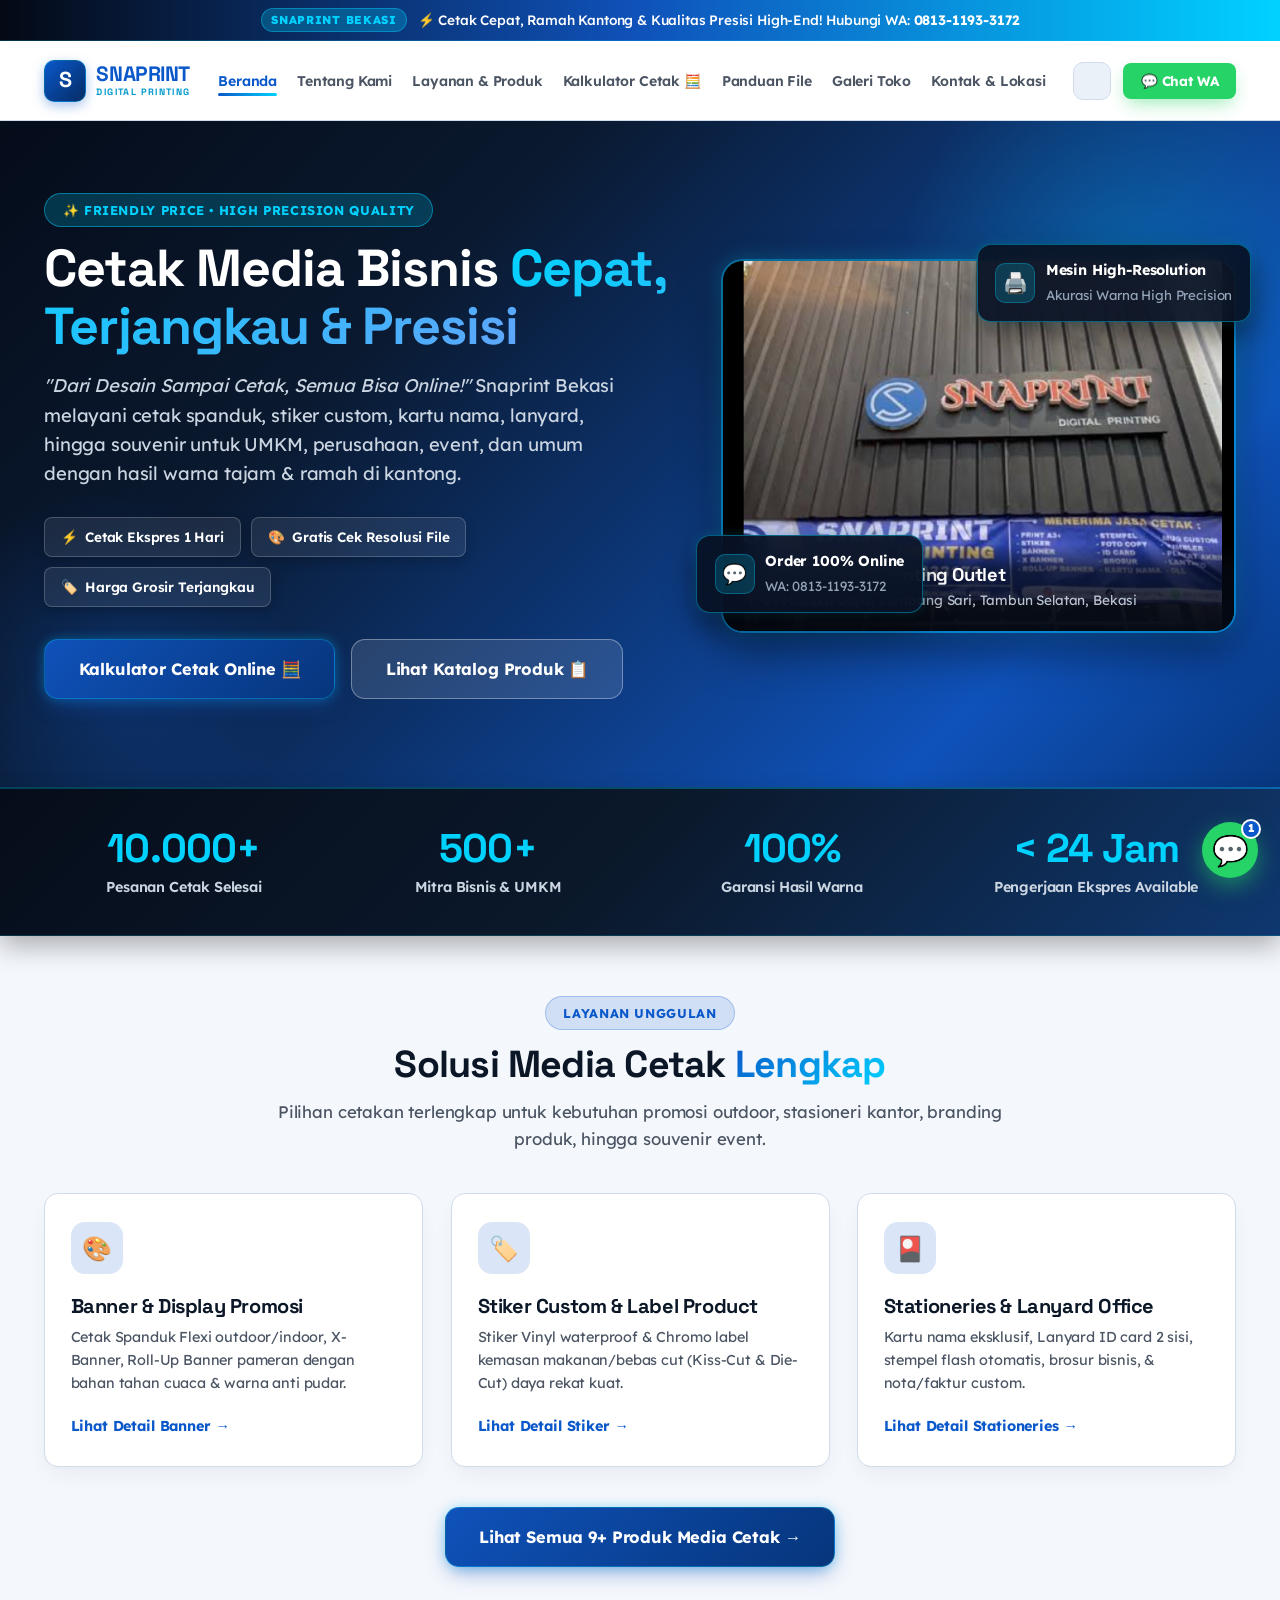
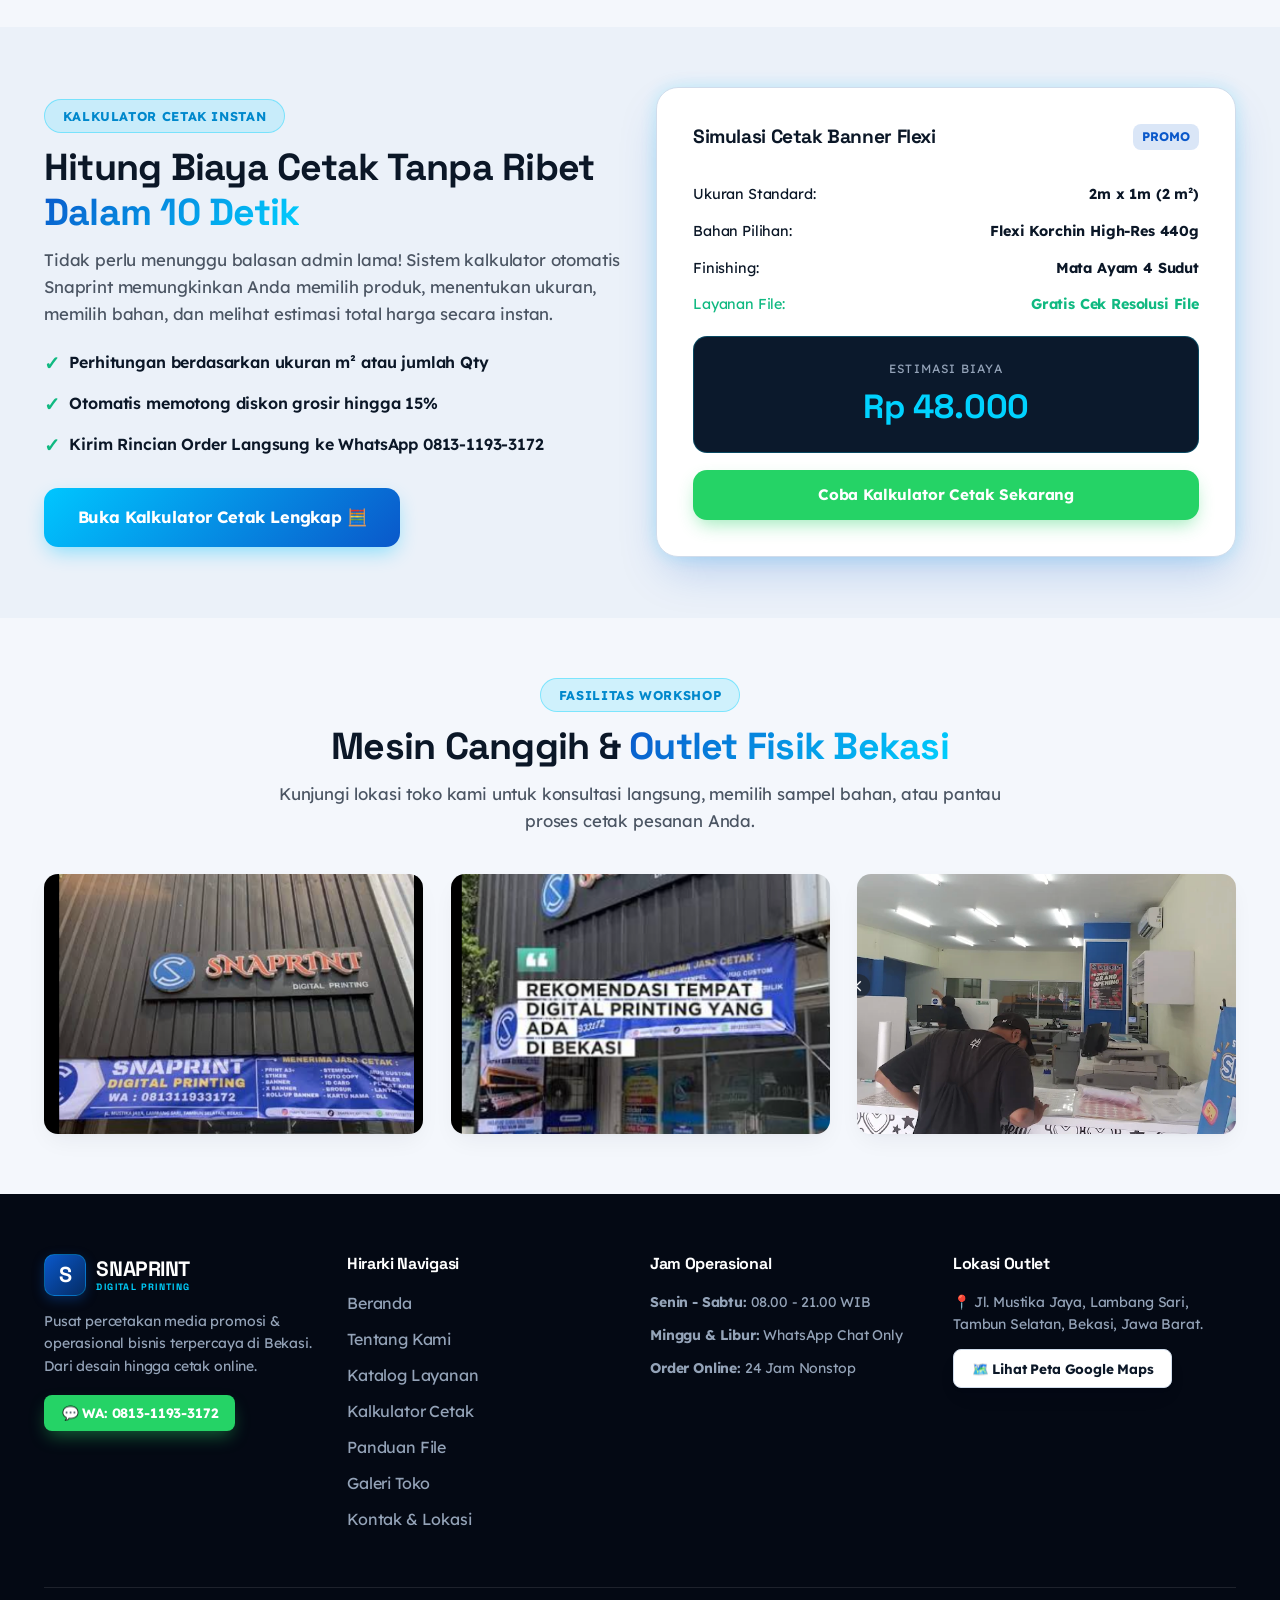
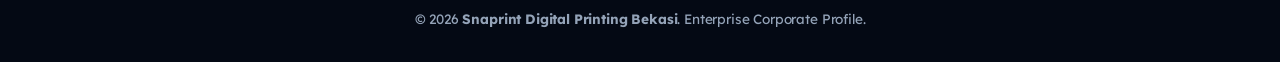
==== index.html @ 15bd9c62 "Initial commit - Snaprint Digital Printing Multi-Page Website" ====
<!DOCTYPE html>
<html lang="id">
<head>
  <meta charset="UTF-8">
  <meta name="viewport" content="width=device-width, initial-scale=1.0">
  <title>Snaprint Digital Printing Bekasi - Cetak Cepat, Ramah Kantong & High Quality</title>
  <meta name="description" content="Pusat cetak digital printing serba ada di Bekasi. Spanduk banner, stiker vinyl, kartu nama, lanyard, A3+, plakat. Harga terjangkau, kualitas presisi & siap kirim online!">
  
  <link rel="stylesheet" href="css/style.css">
  <link rel="stylesheet" href="css/components.css">
  <script src="https://unpkg.com/lucide@latest"></script>
</head>
<body>

  <!-- Top Announcement Ticker Bar -->
  <div class="announcement-bar">
    <div class="announcement-content">
      <span class="announcement-tag">SNAPRINT BEKASI</span>
      <span>⚡ Cetak Cepat, Ramah Kantong & Kualitas Presisi High-End! Hubungi WA: <strong>0813-1193-3172</strong></span>
    </div>
  </div>

  <!-- Main Multi-Page Header Navbar -->
  <header class="navbar">
    <div class="container">
      <a href="index.html" class="logo">
        <div class="logo-badge">S</div>
        <div class="logo-text">
          <span class="logo-main">SNAPRINT</span>
          <span class="logo-sub">DIGITAL PRINTING</span>
        </div>
      </a>

      <nav>
        <ul class="nav-menu" id="nav-menu">
          <li><a href="index.html" class="nav-link active">Beranda</a></li>
          <li><a href="tentang.html" class="nav-link">Tentang Kami</a></li>
          <li><a href="layanan.html" class="nav-link">Layanan & Produk</a></li>
          <li><a href="kalkulator.html" class="nav-link">Kalkulator Cetak 🧮</a></li>
          <li><a href="panduan.html" class="nav-link">Panduan File</a></li>
          <li><a href="galeri.html" class="nav-link">Galeri Toko</a></li>
          <li><a href="kontak.html" class="nav-link">Kontak & Lokasi</a></li>
        </ul>
      </nav>

      <div class="nav-actions">
        <button type="button" class="theme-toggle-btn" id="theme-toggle" title="Mode Gelap/Terang">
          <i id="theme-icon" class="lucide-moon"></i>
        </button>
        <a href="https://wa.me/6281311933172?text=Halo%20Snaprint!%20Saya%20mau%20tanya%20jasa%20cetak" target="_blank" class="btn btn-whatsapp btn-sm">
          💬 Chat WA
        </a>
        <button type="button" class="mobile-nav-toggle" id="mobile-toggle" aria-label="Menu Mobile">☰</button>
      </div>
    </div>
  </header>

  <!-- Hero Section - Dominant Royal Blue Brand Canvas -->
  <section class="hero-section">
    <div class="container">
      <div class="hero-grid">
        <div class="hero-content scroll-reveal-left">
          <div class="badge-pill friendly">
            ✨ Friendly Price • High Precision Quality
          </div>
          <h1 class="hero-title">
            Cetak Media Bisnis <span class="blue-gradient">Cepat, Terjangkau & Presisi</span>
          </h1>
          <p class="hero-subtitle">
            <em>"Dari Desain Sampai Cetak, Semua Bisa Online!"</em> Snaprint Bekasi melayani cetak spanduk, stiker custom, kartu nama, lanyard, hingga souvenir untuk UMKM, perusahaan, event, dan umum dengan hasil warna tajam & ramah di kantong.
          </p>

          <div class="hero-badges">
            <div class="hero-badge-item">
              <span style="color:#00D2FF; font-weight:bold;">⚡</span> Cetak Ekspres 1 Hari
            </div>
            <div class="hero-badge-item">
              <span style="color:#00D2FF; font-weight:bold;">🎨</span> Gratis Cek Resolusi File
            </div>
            <div class="hero-badge-item">
              <span style="color:var(--friendly-emerald); font-weight:bold;">🏷️</span> Harga Grosir Terjangkau
            </div>
          </div>

          <div class="hero-buttons">
            <a href="kalkulator.html" class="btn btn-primary btn-lg">
              Kalkulator Cetak Online 🧮
            </a>
            <a href="layanan.html" class="btn btn-hero-outline btn-lg">
              Lihat Katalog Produk 📋
            </a>
          </div>
        </div>

        <div class="hero-visual scroll-reveal-right">
          <div class="store-main-card">
            <img src="assets/images/snaprint-storefront.png" alt="Fasad Toko Snaprint Digital Printing Bekasi">
            <div class="store-card-overlay">
              <h4>Snaprint Digital Printing Outlet</h4>
              <p>📍 Jl. Mustika Jaya, Lambang Sari, Tambun Selatan, Bekasi</p>
            </div>
          </div>

          <div class="floating-card-1 floating-anim">
            <div class="floating-icon">🖨️</div>
            <div>
              <strong style="font-size:0.9rem; display:block;">Mesin High-Resolution</strong>
              <small style="color:#94A3B8;">Akurasi Warna High Precision</small>
            </div>
          </div>

          <div class="floating-card-2 floating-anim" style="animation-delay: 2s;">
            <div class="floating-icon">💬</div>
            <div>
              <strong style="font-size:0.9rem; display:block;">Order 100% Online</strong>
              <small style="color:#94A3B8;">WA: 0813-1193-3172</small>
            </div>
          </div>
        </div>
      </div>
    </div>
  </section>

  <!-- Trust Stats Bar -->
  <section class="stats-bar scroll-reveal">
    <div class="container">
      <div class="stats-grid">
        <div class="stat-item scroll-reveal-zoom delay-1">
          <h3>10.000+</h3>
          <p>Pesanan Cetak Selesai</p>
        </div>
        <div class="stat-item scroll-reveal-zoom delay-2">
          <h3>500+</h3>
          <p>Mitra Bisnis & UMKM</p>
        </div>
        <div class="stat-item scroll-reveal-zoom delay-3">
          <h3>100%</h3>
          <p>Garansi Hasil Warna</p>
        </div>
        <div class="stat-item scroll-reveal-zoom delay-4">
          <h3>< 24 Jam</h3>
          <p>Pengerjaan Ekspres Available</p>
        </div>
      </div>
    </div>
  </section>

  <!-- Layanan Utama Highlight Section -->
  <section class="section">
    <div class="container">
      <div class="section-header scroll-reveal">
        <div class="badge-pill">Layanan Unggulan</div>
        <h2 class="section-title">Solusi Media Cetak <span class="blue-gradient">Lengkap</span></h2>
        <p class="section-desc">Pilihan cetakan terlengkap untuk kebutuhan promosi outdoor, stasioneri kantor, branding produk, hingga souvenir event.</p>
      </div>

      <div class="grid-3">
        <div class="service-feature-card scroll-reveal-zoom delay-1">
          <div class="service-icon">🎨</div>
          <h3>Banner & Display Promosi</h3>
          <p>Cetak Spanduk Flexi outdoor/indoor, X-Banner, Roll-Up Banner pameran dengan bahan tahan cuaca & warna anti pudar.</p>
          <a href="layanan.html" class="service-link">Lihat Detail Banner →</a>
        </div>

        <div class="service-feature-card scroll-reveal-zoom delay-2">
          <div class="service-icon">🏷️</div>
          <h3>Stiker Custom & Label Product</h3>
          <p>Stiker Vinyl waterproof & Chromo label kemasan makanan/bebas cut (Kiss-Cut & Die-Cut) daya rekat kuat.</p>
          <a href="layanan.html" class="service-link">Lihat Detail Stiker →</a>
        </div>

        <div class="service-feature-card scroll-reveal-zoom delay-3">
          <div class="service-icon">🎴</div>
          <h3>Stationeries & Lanyard Office</h3>
          <p>Kartu nama eksklusif, Lanyard ID card 2 sisi, stempel flash otomatis, brosur bisnis, & nota/faktur custom.</p>
          <a href="layanan.html" class="service-link">Lihat Detail Stationeries →</a>
        </div>
      </div>

      <div style="text-align:center; margin-top:2.5rem;" class="scroll-reveal">
        <a href="layanan.html" class="btn btn-primary btn-lg">Lihat Semua 9+ Produk Media Cetak →</a>
      </div>
    </div>
  </section>

  <!-- Interactive Mini Calculator Preview Section -->
  <section class="section" style="background:var(--bg-secondary);">
    <div class="container">
      <div class="grid-2" style="align-items:center;">
        <div class="scroll-reveal-left">
          <div class="badge-pill azure">Kalkulator Cetak Instan</div>
          <h2 class="section-title">Hitung Biaya Cetak Tanpa Ribet <span class="blue-gradient">Dalam 10 Detik</span></h2>
          <p style="color:var(--text-muted); font-size:1.05rem; margin-bottom:1.25rem;">
            Tidak perlu menunggu balasan admin lama! Sistem kalkulator otomatis Snaprint memungkinkan Anda memilih produk, menentukan ukuran, memilih bahan, dan melihat estimasi total harga secara instan.
          </p>
          <ul style="list-style:none; margin-bottom:1.75rem; display:flex; flex-direction:column; gap:0.65rem;">
            <li style="display:flex; align-items:center; gap:0.6rem; font-weight:600;">
              <span style="color:var(--friendly-emerald); font-size:1.2rem;">✓</span> Perhitungan berdasarkan ukuran m² atau jumlah Qty
            </li>
            <li style="display:flex; align-items:center; gap:0.6rem; font-weight:600;">
              <span style="color:var(--friendly-emerald); font-size:1.2rem;">✓</span> Otomatis memotong diskon grosir hingga 15%
            </li>
            <li style="display:flex; align-items:center; gap:0.6rem; font-weight:600;">
              <span style="color:var(--friendly-emerald); font-size:1.2rem;">✓</span> Kirim Rincian Order Langsung ke WhatsApp 0813-1193-3172
            </li>
          </ul>
          <a href="kalkulator.html" class="btn btn-azure btn-lg">Buka Kalkulator Cetak Lengkap 🧮</a>
        </div>

        <div class="scroll-reveal-right" style="background:var(--bg-card); border-radius:var(--radius-lg); padding:2.25rem; border:1px solid var(--border-color); box-shadow:var(--card-shadow-hover);">
          <div style="display:flex; align-items:center; justify-content:space-between; margin-bottom:1.25rem; border-b:1px solid var(--border-color); padding-bottom:0.85rem;">
            <h3 style="font-size:1.2rem;">Simulasi Cetak Banner Flexi</h3>
            <span style="background:var(--primary-blue-light); color:var(--primary-blue); padding:0.18rem 0.6rem; border-radius:var(--radius-sm); font-size:0.78rem; font-weight:700;">PROMO</span>
          </div>

          <div style="display:flex; flex-direction:column; gap:0.85rem; margin-bottom:1.25rem;">
            <div style="display:flex; justify-content:space-between; font-size:0.9rem;">
              <span>Ukuran Standard:</span>
              <strong>2m x 1m (2 m²)</strong>
            </div>
            <div style="display:flex; justify-content:space-between; font-size:0.9rem;">
              <span>Bahan Pilihan:</span>
              <strong>Flexi Korchin High-Res 440g</strong>
            </div>
            <div style="display:flex; justify-content:space-between; font-size:0.9rem;">
              <span>Finishing:</span>
              <strong>Mata Ayam 4 Sudut</strong>
            </div>
            <div style="display:flex; justify-content:space-between; font-size:0.9rem; color:var(--friendly-emerald);">
              <span>Layanan File:</span>
              <strong>Gratis Cek Resolusi File</strong>
            </div>
          </div>

          <div style="background:var(--navy-dark); color:#FFFFFF; border-radius:var(--radius-md); padding:1.1rem; text-align:center; margin-bottom:1.1rem; border:1px solid rgba(0, 210, 255, 0.25);">
            <span style="font-size:0.75rem; color:#94A3B8; text-transform:uppercase; letter-spacing:0.1em;">Estimasi Biaya</span>
            <div style="font-size:2.1rem; font-weight:800; color:var(--electric-azure); font-family:var(--font-heading);">Rp 48.000</div>
          </div>

          <a href="kalkulator.html" class="btn btn-whatsapp" style="width:100%;">Coba Kalkulator Cetak Sekarang</a>
        </div>
      </div>
    </div>
  </section>

  <!-- Showcase Toko Fisik & Mesin Digital Printing -->
  <section class="section">
    <div class="container">
      <div class="section-header scroll-reveal">
        <div class="badge-pill azure">Fasilitas Workshop</div>
        <h2 class="section-title">Mesin Canggih & <span class="blue-gradient">Outlet Fisik Bekasi</span></h2>
        <p class="section-desc">Kunjungi lokasi toko kami untuk konsultasi langsung, memilih sampel bahan, atau pantau proses cetak pesanan Anda.</p>
      </div>

      <div class="grid-3">
        <div class="gallery-item scroll-reveal-zoom delay-1" data-src="assets/images/snaprint-storefront.png" data-title="Tampak Depan Outlet Snaprint Bekasi">
          <img src="assets/images/snaprint-storefront.png" alt="Fasad Snaprint Bekasi">
          <div class="gallery-overlay">
            <div>
              <strong style="font-size:1.05rem; display:block;">Fasad Toko Snaprint</strong>
              <small>Jl. Mustika Jaya, Lambang Sari, Tambun Selatan</small>
            </div>
          </div>
        </div>

        <div class="gallery-item scroll-reveal-zoom delay-2" data-src="assets/images/snaprint-facade.png" data-title="Spanduk Layanan Digital Printing Lengkap">
          <img src="assets/images/snaprint-facade.png" alt="Area Depan Snaprint">
          <div class="gallery-overlay">
            <div>
              <strong style="font-size:1.05rem; display:block;">Outlet Tambun Selatan</strong>
              <small>Rekomendasi Digital Printing Terbaik di Bekasi</small>
            </div>
          </div>
        </div>

        <div class="gallery-item scroll-reveal-zoom delay-3" data-src="assets/images/snaprint-interior.png" data-title="Ruang Pelayanan Kasir & Mesin Digital Printing">
          <img src="assets/images/snaprint-interior.png" alt="Interior Snaprint Counter">
          <div class="gallery-overlay">
            <div>
              <strong style="font-size:1.05rem; display:block;">Counter Kasir & Area Mesin</strong>
              <small>Ruangan Ber-AC, Pelayanan Cepat & Ramah</small>
            </div>
          </div>
        </div>
      </div>
    </div>
  </section>

  <!-- Pro Enterprise Footer -->
  <footer class="footer">
    <div class="container">
      <div class="grid-4" style="margin-bottom:2.5rem;">
        <div>
          <div class="logo" style="margin-bottom:0.85rem;">
            <div class="logo-badge">S</div>
            <div class="logo-text">
              <span class="logo-main" style="color:#FFFFFF;">SNAPRINT</span>
              <span class="logo-sub" style="color:var(--electric-azure);">DIGITAL PRINTING</span>
            </div>
          </div>
          <p style="font-size:0.875rem; line-height:1.6; margin-bottom:1.1rem; color:#94A3B8;">
            Pusat percetakan media promosi & operasional bisnis terpercaya di Bekasi. Dari desain hingga cetak online.
          </p>
          <a href="https://wa.me/6281311933172" target="_blank" class="btn btn-whatsapp btn-sm">💬 WA: 0813-1193-3172</a>
        </div>

        <div>
          <h4>Hirarki Navigasi</h4>
          <ul class="footer-links">
            <li><a href="index.html">Beranda</a></li>
            <li><a href="tentang.html">Tentang Kami</a></li>
            <li><a href="layanan.html">Katalog Layanan</a></li>
            <li><a href="kalkulator.html">Kalkulator Cetak</a></li>
            <li><a href="panduan.html">Panduan File</a></li>
            <li><a href="galeri.html">Galeri Toko</a></li>
            <li><a href="kontak.html">Kontak & Lokasi</a></li>
          </ul>
        </div>

        <div>
          <h4>Jam Operasional</h4>
          <ul class="footer-links" style="font-size:0.875rem;">
            <li><strong>Senin - Sabtu:</strong> 08.00 - 21.00 WIB</li>
            <li><strong>Minggu & Libur:</strong> WhatsApp Chat Only</li>
            <li><strong>Order Online:</strong> 24 Jam Nonstop</li>
          </ul>
        </div>

        <div>
          <h4>Lokasi Outlet</h4>
          <p style="font-size:0.875rem; margin-bottom:0.85rem; color:#94A3B8;">
            📍 Jl. Mustika Jaya, Lambang Sari, Tambun Selatan, Bekasi, Jawa Barat.
          </p>
          <a href="kontak.html" class="btn btn-secondary btn-sm" style="color:var(--text-main);">🗺️ Lihat Peta Google Maps</a>
        </div>
      </div>

      <div class="footer-bottom">
        <p>&copy; 2026 <strong>Snaprint Digital Printing Bekasi</strong>. Enterprise Corporate Profile.</p>
      </div>
    </div>
  </footer>

  <!-- Floating WhatsApp Widget -->
  <a href="https://wa.me/6281311933172?text=Halo%20Snaprint!%20Saya%20ingin%20konsultasi%20cetak" target="_blank" class="floating-wa-btn" title="Chat WhatsApp Langsung">
    💬
    <span class="wa-badge">1</span>
  </a>

  <!-- Lightbox Modal -->
  <div class="modal-backdrop" id="gallery-modal">
    <div class="modal-content">
      <button type="button" class="modal-close-btn" id="modal-close">✕</button>
      <img id="modal-img" src="" alt="Detail Toko Snaprint" style="width:100%; border-radius:var(--radius-md); margin-bottom:1rem;">
      <h3 id="modal-caption" style="text-align:center; font-size:1.1rem;"></h3>
    </div>
  </div>

  <script src="js/products-data.js"></script>
  <script src="js/main.js"></script>
  <script>if (window.lucide) lucide.createIcons();</script>
</body>
</html>
---- css/style.css ----
/* ==========================================================================
   SNAPRINT DIGITAL PRINTING - SHARP TECH & RICH DYNAMIC CONTRAST DESIGN SYSTEM
   Fonts: Space Grotesk (Headings) + Lexend (Body)
   Vibe: Friendly & Terjangkau + High Quality (All-Around Audience)
   ========================================================================== */

@import url('https://fonts.googleapis.com/css2?family=Space+Grotesk:wght@500;600;700;800&family=Lexend:wght@300;400;500;600;700&display=swap');

:root {
  /* Rich & Dynamic Contrast Palette */
  --primary-blue: #0A58CA;          /* Vibrant Tech Blue */
  --primary-blue-hover: #084298;
  --primary-blue-dark: #052C65;
  --primary-blue-light: rgba(10, 88, 202, 0.15);
  
  --electric-azure: #00D2FF;        /* High-Contrast Neon Cyan Glow */
  --electric-azure-dark: #0099CC;
  --electric-azure-light: rgba(0, 210, 255, 0.15);
  
  --navy-ultra-dark: #040914;       /* Ultra Deep Tech Navy */
  --navy-dark: #0B192C;             /* Rich Card Dark Background */
  --navy-surface: #112240;
  --navy-card: #182B4A;
  
  --friendly-emerald: #10B981;      /* High Quality Guarantee Green */
  --friendly-amber: #FF9800;        /* Affordable Price Tag Amber */
  
  /* Neutral Contrast Colors */
  --bg-main: #F4F7FC;
  --bg-card: #FFFFFF;
  --bg-secondary: #EBF1F9;
  --text-main: #0B1727;
  --text-muted: #4B5563;
  --text-light: #8B96A5;
  --border-color: #D0DCEB;
  
  /* Glassmorphism & High-Contrast Shadows */
  --glass-bg: rgba(255, 255, 255, 0.94);
  --glass-border: rgba(0, 210, 255, 0.25);
  --glass-shadow: 0 15px 35px -10px rgba(6, 13, 26, 0.15);
  --card-shadow: 0 10px 24px -5px rgba(11, 25, 44, 0.06), 0 2px 6px -1px rgba(11, 25, 44, 0.03);
  --card-shadow-hover: 0 20px 45px -10px rgba(10, 88, 202, 0.25), 0 0 18px rgba(0, 210, 255, 0.2);
  
  /* Typography - Space Grotesk + Lexend */
  --font-heading: 'Space Grotesk', -apple-system, BlinkMacSystemFont, sans-serif;
  --font-body: 'Lexend', -apple-system, BlinkMacSystemFont, sans-serif;
  
  /* Layout Dimensions */
  --radius-sm: 8px;
  --radius-md: 14px;
  --radius-lg: 22px;
  --radius-full: 9999px;
  --container-max: 1240px;
  --nav-height: 80px;
  
  --transition-fast: 0.2s cubic-bezier(0.4, 0, 0.2, 1);
  --transition-normal: 0.3s cubic-bezier(0.4, 0, 0.2, 1);
  --transition-bounce: 0.4s cubic-bezier(0.34, 1.56, 0.64, 1);
}

/* Dark Mode High-Contrast Preset */
[data-theme="dark"] {
  --bg-main: #040914;
  --bg-card: #0D1B2E;
  --bg-secondary: #081220;
  --text-main: #F8FAFC;
  --text-muted: #A0AEC0;
  --text-light: #64748B;
  --border-color: #1E304B;
  
  --glass-bg: rgba(13, 27, 46, 0.94);
  --glass-border: rgba(0, 210, 255, 0.3);
  --glass-shadow: 0 20px 45px -10px rgba(0, 0, 0, 0.7);
  --card-shadow: 0 12px 32px -6px rgba(0, 0, 0, 0.5);
  --card-shadow-hover: 0 25px 60px -10px rgba(0, 210, 255, 0.35);
  --primary-blue-light: rgba(10, 88, 202, 0.3);
}

/* Reset & Base Rules */
*, *::before, *::after {
  box-sizing: border-box;
  margin: 0;
  padding: 0;
}

html {
  scroll-behavior: smooth;
  font-size: 16px;
}

body {
  font-family: var(--font-body);
  background-color: var(--bg-main);
  color: var(--text-main);
  line-height: 1.6;
  overflow-x: hidden;
  letter-spacing: -0.01em;
  transition: background-color var(--transition-normal), color var(--transition-normal);
}

h1, h2, h3, h4, h5, h6 {
  font-family: var(--font-heading);
  color: var(--text-main);
  line-height: 1.2;
  font-weight: 700;
  letter-spacing: -0.02em;
}

a {
  color: inherit;
  text-decoration: none;
}

img {
  max-width: 100%;
  height: auto;
  display: block;
}

button, input, select, textarea {
  font-family: inherit;
  font-size: inherit;
}

/* Container & Tight Section Spacing (No Ambiguous Spaces) */
.container {
  width: 100%;
  max-width: var(--container-max);
  margin: 0 auto;
  padding: 0 1.5rem;
}

.section {
  padding: 3.75rem 0;
  position: relative;
}

.section-header {
  text-align: center;
  max-width: 760px;
  margin: 0 auto 2.5rem auto;
}

/* Badge System */
.badge-pill {
  display: inline-flex;
  align-items: center;
  gap: 0.4rem;
  padding: 0.35rem 1.1rem;
  border-radius: var(--radius-full);
  font-size: 0.8rem;
  font-weight: 700;
  letter-spacing: 0.05em;
  text-transform: uppercase;
  background: var(--primary-blue-light);
  color: var(--primary-blue);
  border: 1px solid rgba(10, 88, 202, 0.25);
  margin-bottom: 0.75rem;
}

.badge-pill.azure {
  background: var(--electric-azure-light);
  color: #0088CC;
  border-color: rgba(0, 210, 255, 0.4);
}

.badge-pill.friendly {
  background: rgba(0, 210, 255, 0.2);
  color: #00D2FF;
  border: 1px solid rgba(0, 210, 255, 0.45);
}

.section-title {
  font-size: 2.35rem;
  font-weight: 800;
  margin-bottom: 0.75rem;
}

.section-title span.blue-gradient {
  background: linear-gradient(135deg, var(--primary-blue) 0%, var(--electric-azure) 100%);
  -webkit-background-clip: text;
  -webkit-text-fill-color: transparent;
}

.section-desc {
  font-size: 1.05rem;
  color: var(--text-muted);
}

/* Page Banner / Header Bar for Subpages */
.page-banner {
  background: linear-gradient(135deg, var(--navy-ultra-dark) 0%, var(--navy-dark) 50%, var(--primary-blue-dark) 100%);
  color: #FFFFFF;
  padding: 4rem 0 3rem 0;
  position: relative;
  overflow: hidden;
  border-bottom: 2px solid rgba(0, 210, 255, 0.25);
}

.page-banner::before {
  content: '';
  position: absolute;
  top: -60px; right: -60px;
  width: 320px; height: 320px;
  background: radial-gradient(circle, rgba(0, 210, 255, 0.25) 0%, transparent 70%);
  pointer-events: none;
}

.page-banner-content h1 {
  color: #FFFFFF;
  font-size: 2.5rem;
  font-weight: 800;
  margin-bottom: 0.5rem;
  font-family: var(--font-heading);
}

.page-banner-content p {
  color: #A0AEC0;
  font-size: 1.05rem;
  max-width: 650px;
}

/* Breadcrumb Navigation */
.breadcrumb {
  display: flex;
  align-items: center;
  gap: 0.4rem;
  font-size: 0.85rem;
  color: rgba(255, 255, 255, 0.75);
  margin-bottom: 1rem;
}

.breadcrumb a {
  color: #FFFFFF;
  font-weight: 600;
}

.breadcrumb a:hover {
  color: var(--electric-azure);
}

.breadcrumb-separator {
  opacity: 0.5;
}

/* Buttons */
.btn {
  display: inline-flex;
  align-items: center;
  justify-content: center;
  gap: 0.6rem;
  padding: 0.8rem 1.65rem;
  border-radius: var(--radius-md);
  font-weight: 700;
  font-size: 0.95rem;
  cursor: pointer;
  border: none;
  outline: none;
  transition: all var(--transition-normal);
  white-space: nowrap;
}

.btn-primary {
  background: linear-gradient(135deg, #0F52BA 0%, #06357B 100%);
  color: #FFFFFF;
  box-shadow: 0 8px 20px -4px rgba(15, 82, 186, 0.5), 0 0 12px rgba(0, 210, 255, 0.3);
  border: 1px solid rgba(0, 210, 255, 0.3);
}

.btn-primary:hover {
  transform: translateY(-2px);
  box-shadow: 0 14px 28px -4px rgba(15, 82, 186, 0.7), 0 0 20px rgba(0, 210, 255, 0.5);
  background: linear-gradient(135deg, #135AD0 0%, #042250 100%);
}

.btn-azure {
  background: linear-gradient(135deg, #00C6FF 0%, #0A58CA 100%);
  color: #FFFFFF;
  box-shadow: 0 8px 20px -4px rgba(0, 198, 255, 0.45);
}

.btn-azure:hover {
  transform: translateY(-2px);
  box-shadow: 0 14px 26px -4px rgba(0, 198, 255, 0.6);
}

.btn-secondary {
  background: var(--bg-card);
  color: var(--text-main);
  border: 1.5px solid var(--border-color);
  box-shadow: var(--card-shadow);
}

.btn-secondary:hover {
  border-color: var(--primary-blue);
  color: var(--primary-blue);
  transform: translateY(-2px);
}

.btn-hero-outline {
  background: rgba(255, 255, 255, 0.12);
  color: #FFFFFF;
  border: 1.5px solid rgba(255, 255, 255, 0.35);
  backdrop-filter: blur(10px);
}

.btn-hero-outline:hover {
  background: rgba(255, 255, 255, 0.22);
  border-color: #00D2FF;
  color: #FFFFFF;
  transform: translateY(-2px);
}

.btn-whatsapp {
  background: #25D366;
  color: #FFFFFF;
  font-weight: 700;
  box-shadow: 0 8px 18px -4px rgba(37, 211, 102, 0.45);
}

.btn-whatsapp:hover {
  background: #20BA5A;
  transform: translateY(-2px);
  box-shadow: 0 14px 24px -4px rgba(37, 211, 102, 0.6);
}

.btn-sm { padding: 0.45rem 1.1rem; font-size: 0.85rem; border-radius: var(--radius-sm); }
.btn-lg { padding: 1rem 2.1rem; font-size: 1.025rem; border-radius: var(--radius-md); }

/* Grid Utilities */
.grid-2 { display: grid; grid-template-columns: repeat(2, 1fr); gap: 2rem; }
.grid-3 { display: grid; grid-template-columns: repeat(3, 1fr); gap: 1.75rem; }
.grid-4 { display: grid; grid-template-columns: repeat(4, 1fr); gap: 1.25rem; }

/* On-Scroll Reveal Animations */
.scroll-reveal {
  opacity: 0;
  transform: translateY(30px);
  transition: opacity 0.7s cubic-bezier(0.16, 1, 0.3, 1), transform 0.7s cubic-bezier(0.16, 1, 0.3, 1);
  will-change: opacity, transform;
}

.scroll-reveal-left {
  opacity: 0;
  transform: translateX(-35px);
  transition: opacity 0.7s cubic-bezier(0.16, 1, 0.3, 1), transform 0.7s cubic-bezier(0.16, 1, 0.3, 1);
  will-change: opacity, transform;
}

.scroll-reveal-right {
  opacity: 0;
  transform: translateX(35px);
  transition: opacity 0.7s cubic-bezier(0.16, 1, 0.3, 1), transform 0.7s cubic-bezier(0.16, 1, 0.3, 1);
  will-change: opacity, transform;
}

.scroll-reveal-zoom {
  opacity: 0;
  transform: scale(0.93);
  transition: opacity 0.7s cubic-bezier(0.16, 1, 0.3, 1), transform 0.7s cubic-bezier(0.16, 1, 0.3, 1);
  will-change: opacity, transform;
}

.scroll-reveal.revealed,
.scroll-reveal-left.revealed,
.scroll-reveal-right.revealed,
.scroll-reveal-zoom.revealed {
  opacity: 1;
  transform: translateY(0) translateX(0) scale(1);
}

/* Stagger Delay Classes */
.delay-1 { transition-delay: 0.1s; }
.delay-2 { transition-delay: 0.2s; }
.delay-3 { transition-delay: 0.3s; }
.delay-4 { transition-delay: 0.4s; }

@media (max-width: 1024px) {
  .grid-3, .grid-4 { grid-template-columns: repeat(2, 1fr); }
  .section-title { font-size: 2rem; }
}

@media (max-width: 768px) {
  .grid-2, .grid-3, .grid-4 { grid-template-columns: 1fr; }
  .section { padding: 3rem 0; }
  .page-banner { padding: 3rem 0 2.25rem 0; }
  .page-banner-content h1 { font-size: 2rem; }
}
---- css/components.css ----
/* ==========================================================================
   SNAPRINT DIGITAL PRINTING - ENTERPRISE MULTI-PAGE COMPONENTS
   Proportional Navbar, Tight Spacing, Hero & Scroll Reveal Visuals
   ========================================================================== */

/* Announcement Bar */
.announcement-bar {
  background: linear-gradient(90deg, #040914 0%, #0F52BA 50%, #00D2FF 100%);
  color: #FFFFFF;
  padding: 0.5rem 1rem;
  font-size: 0.85rem;
  font-weight: 500;
  text-align: center;
  position: relative;
  z-index: 1001;
  border-bottom: 1px solid rgba(0, 210, 255, 0.2);
}

.announcement-content {
  display: flex;
  align-items: center;
  justify-content: center;
  gap: 0.65rem;
  flex-wrap: wrap;
}

.announcement-tag {
  background: rgba(0, 210, 255, 0.25);
  color: #00D2FF;
  padding: 0.12rem 0.6rem;
  border-radius: var(--radius-full);
  font-size: 0.72rem;
  font-weight: 800;
  text-transform: uppercase;
  letter-spacing: 0.06em;
  border: 1px solid rgba(0, 210, 255, 0.4);
}

/* Navbar & Proportional Logo Header */
.navbar {
  position: sticky;
  top: 0;
  left: 0;
  width: 100%;
  height: var(--nav-height);
  background: var(--glass-bg);
  backdrop-filter: blur(16px);
  -webkit-backdrop-filter: blur(16px);
  border-bottom: 1px solid var(--border-color);
  z-index: 1000;
  transition: all var(--transition-normal);
}

.navbar .container {
  display: flex;
  align-items: center;
  justify-content: space-between;
  height: 100%;
}

.logo {
  display: flex;
  align-items: center;
  gap: 0.65rem;
  font-family: var(--font-heading);
  font-weight: 800;
  color: var(--text-main);
  white-space: nowrap;
}

.logo-badge {
  width: 42px;
  height: 42px;
  background: linear-gradient(135deg, var(--primary-blue) 0%, var(--primary-blue-dark) 100%);
  border-radius: 10px;
  display: flex;
  align-items: center;
  justify-content: center;
  color: #FFFFFF;
  font-weight: 900;
  font-size: 1.35rem;
  box-shadow: 0 4px 12px rgba(10, 88, 202, 0.35);
  border: 1.5px solid rgba(0, 210, 255, 0.3);
  flex-shrink: 0;
}

.logo-text {
  display: flex;
  flex-direction: column;
  justify-content: center;
  line-height: 1;
}

.logo-main {
  line-height: 1;
  color: var(--primary-blue);
  font-size: 1.3rem;
  font-weight: 800;
  letter-spacing: -0.02em;
}

.logo-sub {
  font-size: 0.58rem;
  font-weight: 800;
  letter-spacing: 0.15em;
  color: #0099CC;
  text-transform: uppercase;
  margin-top: 3px;
  white-space: nowrap;
  line-height: 1;
}

.nav-menu {
  display: flex;
  align-items: center;
  gap: 1.25rem;
  list-style: none;
}

.nav-link {
  font-weight: 600;
  font-size: 0.88rem;
  color: var(--text-muted);
  transition: color var(--transition-fast);
  position: relative;
  padding: 0.4rem 0;
  white-space: nowrap;
}

.nav-link:hover, .nav-link.active {
  color: var(--primary-blue);
}

.nav-link::after {
  content: '';
  position: absolute;
  bottom: 0;
  left: 0;
  width: 0%;
  height: 3px;
  background: linear-gradient(90deg, var(--primary-blue) 0%, var(--electric-azure) 100%);
  transition: width var(--transition-fast);
  border-radius: 2px;
}

.nav-link:hover::after, .nav-link.active::after {
  width: 100%;
}

.nav-actions {
  display: flex;
  align-items: center;
  gap: 0.75rem;
}

.theme-toggle-btn {
  background: var(--bg-secondary);
  border: 1px solid var(--border-color);
  width: 38px;
  height: 38px;
  border-radius: 10px;
  display: flex;
  align-items: center;
  justify-content: center;
  cursor: pointer;
  color: var(--text-main);
  transition: all var(--transition-fast);
}

.theme-toggle-btn:hover {
  background: var(--primary-blue-light);
  color: var(--primary-blue);
}

.mobile-nav-toggle {
  display: none;
  background: none;
  border: none;
  font-size: 1.4rem;
  color: var(--text-main);
  cursor: pointer;
}

/* Hero Section - Dominant Royal Blue Brand Canvas */
.hero-section {
  padding: 4.5rem 0 5.5rem 0;
  background: linear-gradient(135deg, #050C1A 0%, #0A192F 30%, #0F52BA 80%, #083880 100%);
  color: #FFFFFF;
  position: relative;
  overflow: hidden;
  border-bottom: 2px solid rgba(0, 210, 255, 0.3);
}

.hero-section::before {
  content: '';
  position: absolute;
  top: -100px;
  right: -100px;
  width: 500px;
  height: 500px;
  background: radial-gradient(circle, rgba(0, 210, 255, 0.22) 0%, transparent 65%);
  pointer-events: none;
}

.hero-section::after {
  content: '';
  position: absolute;
  bottom: -80px;
  left: -80px;
  width: 380px;
  height: 380px;
  background: radial-gradient(circle, rgba(15, 82, 186, 0.35) 0%, transparent 70%);
  pointer-events: none;
}

.hero-grid {
  display: grid;
  grid-template-columns: 1.1fr 0.9fr;
  gap: 3rem;
  align-items: center;
  position: relative;
  z-index: 2;
}

.hero-title {
  font-size: 3.25rem;
  font-weight: 800;
  line-height: 1.12;
  margin-bottom: 1rem;
  color: #FFFFFF;
  font-family: var(--font-heading);
}

.hero-title .blue-gradient {
  background: linear-gradient(135deg, #00D2FF 0%, #60A5FA 100%);
  -webkit-background-clip: text;
  -webkit-text-fill-color: transparent;
}

.hero-subtitle {
  font-size: 1.15rem;
  color: #CBD5E1;
  margin-bottom: 1.75rem;
  max-width: 600px;
  line-height: 1.6;
}

.hero-badges {
  display: flex;
  flex-wrap: wrap;
  gap: 0.65rem;
  margin-bottom: 2rem;
}

.hero-badge-item {
  display: flex;
  align-items: center;
  gap: 0.45rem;
  padding: 0.5rem 1rem;
  background: rgba(255, 255, 255, 0.08);
  border: 1px solid rgba(255, 255, 255, 0.2);
  border-radius: var(--radius-sm);
  font-size: 0.85rem;
  font-weight: 600;
  color: #FFFFFF;
  backdrop-filter: blur(10px);
  box-shadow: 0 4px 12px rgba(0, 0, 0, 0.2);
}

.hero-buttons {
  display: flex;
  align-items: center;
  gap: 1rem;
  flex-wrap: wrap;
}

/* Hero Visual & Store Photo Cards */
.hero-visual {
  position: relative;
}

.store-main-card {
  position: relative;
  border-radius: var(--radius-lg);
  overflow: hidden;
  box-shadow: 0 20px 45px rgba(0, 0, 0, 0.4), 0 0 20px rgba(0, 210, 255, 0.25);
  border: 2.5px solid rgba(0, 210, 255, 0.4);
}

.store-main-card img {
  width: 100%;
  height: 370px;
  object-fit: cover;
  transition: transform 0.5s ease;
}

.store-main-card:hover img {
  transform: scale(1.04);
}

.store-card-overlay {
  position: absolute;
  bottom: 0;
  left: 0;
  right: 0;
  padding: 1.25rem;
  background: linear-gradient(0deg, rgba(4, 9, 20, 0.95) 0%, rgba(4, 9, 20, 0.7) 70%, transparent 100%);
  color: #FFFFFF;
}

.store-card-overlay h4 {
  color: #FFFFFF;
  font-size: 1.15rem;
  margin-bottom: 0.2rem;
}

.store-card-overlay p {
  font-size: 0.85rem;
  opacity: 0.9;
  color: #CBD5E1;
}

.floating-card-1 {
  position: absolute;
  top: -15px;
  right: -15px;
  background: rgba(8, 18, 36, 0.92);
  backdrop-filter: blur(16px);
  border: 1.5px solid rgba(0, 210, 255, 0.4);
  padding: 0.85rem 1.1rem;
  border-radius: var(--radius-md);
  box-shadow: 0 12px 30px rgba(0, 0, 0, 0.5), 0 0 12px rgba(0, 210, 255, 0.2);
  display: flex;
  align-items: center;
  gap: 0.65rem;
  z-index: 3;
  color: #FFFFFF;
}

.floating-icon {
  width: 40px;
  height: 40px;
  border-radius: 10px;
  background: rgba(0, 210, 255, 0.18);
  color: #00D2FF;
  display: flex;
  align-items: center;
  justify-content: center;
  font-size: 1.25rem;
  border: 1px solid rgba(0, 210, 255, 0.3);
}

.floating-card-2 {
  position: absolute;
  bottom: 20px;
  left: -25px;
  background: rgba(8, 18, 36, 0.92);
  backdrop-filter: blur(16px);
  border: 1.5px solid rgba(0, 210, 255, 0.4);
  padding: 0.85rem 1.1rem;
  border-radius: var(--radius-md);
  box-shadow: 0 12px 30px rgba(0, 0, 0, 0.5), 0 0 12px rgba(0, 210, 255, 0.2);
  display: flex;
  align-items: center;
  gap: 0.65rem;
  z-index: 3;
  color: #FFFFFF;
}

/* Service Feature Cards */
.service-feature-card {
  background: var(--bg-card);
  border-radius: var(--radius-md);
  padding: 1.75rem 1.6rem;
  border: 1px solid var(--border-color);
  box-shadow: var(--card-shadow);
  transition: all var(--transition-normal);
  display: flex;
  flex-direction: column;
}

.service-feature-card:hover {
  transform: translateY(-5px);
  box-shadow: var(--card-shadow-hover);
  border-color: var(--primary-blue);
}

.service-icon {
  width: 52px;
  height: 52px;
  border-radius: 14px;
  background: var(--primary-blue-light);
  color: var(--primary-blue);
  display: flex;
  align-items: center;
  justify-content: center;
  font-size: 1.5rem;
  margin-bottom: 1.25rem;
}

.service-feature-card h3 {
  font-size: 1.25rem;
  margin-bottom: 0.5rem;
}

.service-feature-card p {
  color: var(--text-muted);
  font-size: 0.9rem;
  margin-bottom: 1.25rem;
  flex-grow: 1;
}

.service-link {
  color: var(--primary-blue);
  font-weight: 700;
  font-size: 0.9rem;
  transition: color var(--transition-fast);
}

.service-link:hover {
  color: var(--primary-blue-dark);
}

/* Stats Counter Bar - Deep Blue Accent Bar */
.stats-bar {
  background: linear-gradient(135deg, #060D1A 0%, #0B192C 50%, #0F3870 100%);
  border-bottom: 1px solid rgba(0, 210, 255, 0.2);
  padding: 2.25rem 0;
  color: #FFFFFF;
  box-shadow: 0 10px 25px rgba(0, 0, 0, 0.3);
}

.stats-grid {
  display: grid;
  grid-template-columns: repeat(4, 1fr);
  gap: 1.5rem;
  text-align: center;
}

.stat-item h3 {
  font-size: 2.5rem;
  font-weight: 800;
  color: #00D2FF;
  margin-bottom: 0.2rem;
  font-family: var(--font-heading);
}

.stat-item p {
  font-weight: 600;
  color: #CBD5E1;
  font-size: 0.9rem;
}

/* Interactive Calculator */
.calculator-card {
  background: var(--bg-card);
  border-radius: var(--radius-lg);
  border: 1px solid var(--border-color);
  box-shadow: var(--card-shadow-hover);
  padding: 2rem;
  position: relative;
  overflow: hidden;
}

.calc-product-selector {
  display: flex;
  gap: 0.65rem;
  overflow-x: auto;
  padding-bottom: 0.85rem;
  margin-bottom: 1.75rem;
  scrollbar-width: thin;
}

.calc-tab-btn {
  display: flex;
  align-items: center;
  gap: 0.5rem;
  padding: 0.65rem 1.15rem;
  border-radius: var(--radius-md);
  background: var(--bg-secondary);
  border: 1px solid var(--border-color);
  color: var(--text-muted);
  font-weight: 600;
  font-size: 0.9rem;
  cursor: pointer;
  white-space: nowrap;
  transition: all var(--transition-fast);
}

.calc-tab-btn:hover {
  background: var(--primary-blue-light);
  color: var(--primary-blue);
  border-color: var(--primary-blue);
}

.calc-tab-btn.active {
  background: var(--primary-blue);
  color: #FFFFFF;
  border-color: var(--primary-blue);
  box-shadow: 0 6px 16px rgba(10, 88, 202, 0.4);
}

.calc-main-layout {
  display: grid;
  grid-template-columns: 1.3fr 0.7fr;
  gap: 2rem;
}

.calc-form-group {
  margin-bottom: 1.25rem;
}

.calc-label {
  display: block;
  font-weight: 700;
  font-size: 0.9rem;
  margin-bottom: 0.4rem;
  color: var(--text-main);
}

.calc-input, .calc-select {
  width: 100%;
  padding: 0.75rem 0.9rem;
  border-radius: var(--radius-sm);
  border: 1px solid var(--border-color);
  background: var(--bg-main);
  color: var(--text-main);
  font-size: 0.9rem;
  font-weight: 500;
  outline: none;
  transition: border-color var(--transition-fast), box-shadow var(--transition-fast);
}

.calc-input:focus, .calc-select:focus {
  border-color: var(--primary-blue);
  box-shadow: 0 0 0 3px rgba(10, 88, 202, 0.2);
}

.calc-dimen-grid {
  display: grid;
  grid-template-columns: 1fr 1fr;
  gap: 0.85rem;
}

.file-upload-box {
  border: 2px dashed var(--border-color);
  border-radius: var(--radius-md);
  padding: 1.25rem;
  text-align: center;
  background: var(--bg-main);
  cursor: pointer;
  transition: all var(--transition-fast);
}

.file-upload-box:hover, .file-upload-box.dragover {
  border-color: var(--primary-blue);
  background: var(--primary-blue-light);
}

.file-upload-icon {
  font-size: 1.75rem;
  color: var(--primary-blue);
  margin-bottom: 0.35rem;
}

.file-upload-text {
  font-size: 0.85rem;
  color: var(--text-muted);
}

.file-status-badge {
  display: inline-block;
  margin-top: 0.4rem;
  font-size: 0.75rem;
  font-weight: 700;
  color: var(--friendly-emerald);
}

.calc-summary-box {
  background: linear-gradient(145deg, #050C1A 0%, #0B192C 100%);
  border-radius: var(--radius-md);
  padding: 1.75rem;
  color: #FFFFFF;
  display: flex;
  flex-direction: column;
  justify-content: space-between;
  box-shadow: 0 12px 30px rgba(5, 12, 26, 0.5);
  position: relative;
  overflow: hidden;
  border: 1px solid rgba(0, 210, 255, 0.25);
}

.calc-summary-box::after {
  content: '';
  position: absolute;
  top: 0; right: 0;
  width: 140px; height: 140px;
  background: radial-gradient(circle, rgba(0, 210, 255, 0.2) 0%, transparent 70%);
  pointer-events: none;
}

.summary-header {
  border-bottom: 1px solid rgba(255, 255, 255, 0.15);
  padding-bottom: 0.85rem;
  margin-bottom: 1.25rem;
}

.summary-header h4 { color: #FFFFFF; font-size: 1.15rem; }
.summary-header p { color: #94A3B8; font-size: 0.8rem; }

.summary-details-list { list-style: none; margin-bottom: 1.25rem; }
.summary-details-list li {
  display: flex;
  justify-content: space-between;
  font-size: 0.875rem;
  color: #CBD5E1;
  margin-bottom: 0.65rem;
}
.summary-details-list li span.val { font-weight: 600; color: #FFFFFF; }

.total-price-tag {
  background: rgba(255, 255, 255, 0.08);
  border: 1px solid rgba(255, 255, 255, 0.18);
  border-radius: var(--radius-sm);
  padding: 0.85rem;
  text-align: center;
  margin-bottom: 1.25rem;
}

.total-price-tag label {
  font-size: 0.72rem;
  text-transform: uppercase;
  letter-spacing: 0.1em;
  color: #94A3B8;
  display: block;
}

.total-price-tag .amount {
  font-size: 2.1rem;
  font-weight: 800;
  color: var(--electric-azure);
  font-family: var(--font-heading);
}

/* Product Catalog */
.catalog-filters {
  display: flex;
  justify-content: center;
  gap: 0.65rem;
  flex-wrap: wrap;
  margin-bottom: 2.25rem;
}

.catalog-filter-btn {
  padding: 0.5rem 1.25rem;
  border-radius: var(--radius-full);
  background: var(--bg-card);
  border: 1px solid var(--border-color);
  color: var(--text-muted);
  font-weight: 600;
  font-size: 0.88rem;
  cursor: pointer;
  transition: all var(--transition-fast);
}

.catalog-filter-btn:hover, .catalog-filter-btn.active {
  background: var(--primary-blue);
  color: #FFFFFF;
  border-color: var(--primary-blue);
  box-shadow: 0 4px 14px rgba(10, 88, 202, 0.4);
}

.product-card {
  background: var(--bg-card);
  border-radius: var(--radius-md);
  border: 1px solid var(--border-color);
  overflow: hidden;
  box-shadow: var(--card-shadow);
  transition: all var(--transition-normal);
  display: flex;
  flex-direction: column;
}

.product-card:hover {
  transform: translateY(-5px);
  box-shadow: var(--card-shadow-hover);
  border-color: var(--primary-blue);
}

.product-img-wrapper {
  position: relative;
  height: 190px;
  background: var(--bg-secondary);
  overflow: hidden;
}

.product-img-wrapper img {
  width: 100%;
  height: 100%;
  object-fit: cover;
  transition: transform 0.5s ease;
}

.product-card:hover .product-img-wrapper img { transform: scale(1.06); }

.product-category-tag {
  position: absolute;
  top: 10px; left: 10px;
  background: rgba(5, 12, 26, 0.88);
  color: #FFFFFF;
  padding: 0.2rem 0.65rem;
  border-radius: var(--radius-full);
  font-size: 0.72rem;
  font-weight: 700;
  backdrop-filter: blur(8px);
  border: 1px solid rgba(0, 210, 255, 0.3);
}

.product-body {
  padding: 1.35rem;
  display: flex;
  flex-direction: column;
  flex-grow: 1;
}

.product-title { font-size: 1.15rem; font-weight: 700; margin-bottom: 0.4rem; }
.product-desc { font-size: 0.85rem; color: var(--text-muted); margin-bottom: 1.1rem; flex-grow: 1; }

.product-meta {
  display: flex;
  align-items: center;
  justify-content: space-between;
  border-t: 1px solid var(--border-color);
  padding-top: 0.85rem;
  margin-top: auto;
}

.product-price { font-size: 1.05rem; font-weight: 800; color: var(--primary-blue); }

/* Guidelines Cards */
.guideline-card {
  background: var(--bg-card);
  border-radius: var(--radius-md);
  padding: 1.6rem;
  border: 1px solid var(--border-color);
  box-shadow: var(--card-shadow);
  display: flex;
  align-items: flex-start;
  gap: 1.1rem;
}

.guideline-icon {
  width: 46px; height: 46px;
  border-radius: 12px;
  background: var(--primary-blue-light);
  color: var(--primary-blue);
  display: flex;
  align-items: center;
  justify-content: center;
  font-size: 1.35rem;
  flex-shrink: 0;
}

/* Gallery Showcase */
.gallery-grid {
  display: grid;
  grid-template-columns: repeat(3, 1fr);
  gap: 1.25rem;
}

.gallery-item {
  position: relative;
  border-radius: var(--radius-md);
  overflow: hidden;
  height: 260px;
  cursor: pointer;
  box-shadow: var(--card-shadow);
}

.gallery-item img {
  width: 100%; height: 100%;
  object-fit: cover;
  transition: transform 0.5s ease;
}

.gallery-item:hover img { transform: scale(1.06); }

.gallery-overlay {
  position: absolute; inset: 0;
  background: linear-gradient(0deg, rgba(10, 88, 202, 0.92) 0%, transparent 100%);
  display: flex;
  align-items: flex-end;
  padding: 1.25rem;
  opacity: 0;
  transition: opacity var(--transition-fast);
  color: #FFFFFF;
}

.gallery-item:hover .gallery-overlay { opacity: 1; }

/* Lightbox Modal */
.modal-backdrop {
  position: fixed; inset: 0;
  background: rgba(5, 12, 26, 0.92);
  backdrop-filter: blur(8px);
  z-index: 2000;
  display: flex;
  align-items: center;
  justify-content: center;
  padding: 1.5rem;
  opacity: 0;
  visibility: hidden;
  transition: all var(--transition-fast);
}

.modal-backdrop.active { opacity: 1; visibility: visible; }

.modal-content {
  background: var(--bg-card);
  border-radius: var(--radius-lg);
  max-width: 780px;
  width: 100%;
  max-height: 90vh;
  overflow-y: auto;
  position: relative;
  box-shadow: var(--card-shadow-hover);
  padding: 1.75rem;
}

.modal-close-btn {
  position: absolute; top: 1.25rem; right: 1.25rem;
  background: var(--bg-secondary);
  border: none;
  width: 34px; height: 34px;
  border-radius: 50%;
  cursor: pointer;
  font-size: 1.15rem;
  color: var(--text-main);
}

/* Floating WhatsApp Button */
.floating-wa-btn {
  position: fixed;
  bottom: 22px; right: 22px;
  width: 56px; height: 56px;
  border-radius: 50%;
  background: #25D366;
  color: #FFFFFF;
  display: flex;
  align-items: center;
  justify-content: center;
  font-size: 1.85rem;
  box-shadow: 0 8px 22px rgba(37, 211, 102, 0.5);
  z-index: 999;
  transition: all var(--transition-bounce);
  animation: pulseGlow 3s infinite;
}

.floating-wa-btn:hover { transform: scale(1.1); background: #20BA5A; }

.wa-badge {
  position: absolute; top: -3px; right: -3px;
  background: var(--primary-blue);
  color: #FFFFFF;
  width: 20px; height: 20px;
  border-radius: 50%;
  font-size: 0.7rem;
  font-weight: 800;
  display: flex;
  align-items: center;
  justify-content: center;
  border: 2px solid #FFFFFF;
}

/* Alert Box */
.alert {
  padding: 0.85rem 1.1rem;
  border-radius: var(--radius-sm);
  font-size: 0.9rem;
  font-weight: 500;
}

.alert-success {
  background: rgba(16, 185, 129, 0.15);
  border: 1px solid var(--friendly-emerald);
  color: var(--friendly-emerald);
}

/* Footer */
.footer {
  background: var(--navy-ultra-dark);
  color: #94A3B8;
  padding: 3.75rem 0 2rem 0;
  border-t: 1px solid rgba(0, 210, 255, 0.15);
}

.footer h4 { color: #FFFFFF; margin-bottom: 1.1rem; }

.footer-links { list-style: none; }
.footer-links li { margin-bottom: 0.65rem; }
.footer-links a:hover { color: #FFFFFF; }

.footer-bottom {
  border-top: 1px solid rgba(255, 255, 255, 0.1);
  margin-top: 2.75rem;
  padding-top: 1.25rem;
  text-align: center;
  font-size: 0.85rem;
}

/* Mobile Media Queries */
@media (max-width: 900px) {
  .hero-grid, .calc-main-layout { grid-template-columns: 1fr; }
  .hero-title { font-size: 2.2rem; }
  .nav-menu {
    position: fixed;
    top: var(--nav-height);
    left: 0; width: 100%;
    background: var(--bg-card);
    flex-direction: column;
    padding: 1.75rem; gap: 1rem;
    box-shadow: 0 10px 20px rgba(0,0,0,0.15);
    transform: translateY(-150%);
    transition: transform var(--transition-normal);
  }
  .nav-menu.mobile-open { transform: translateY(0); }
  .mobile-nav-toggle { display: block; }
  .gallery-grid { grid-template-columns: 1fr; }
}
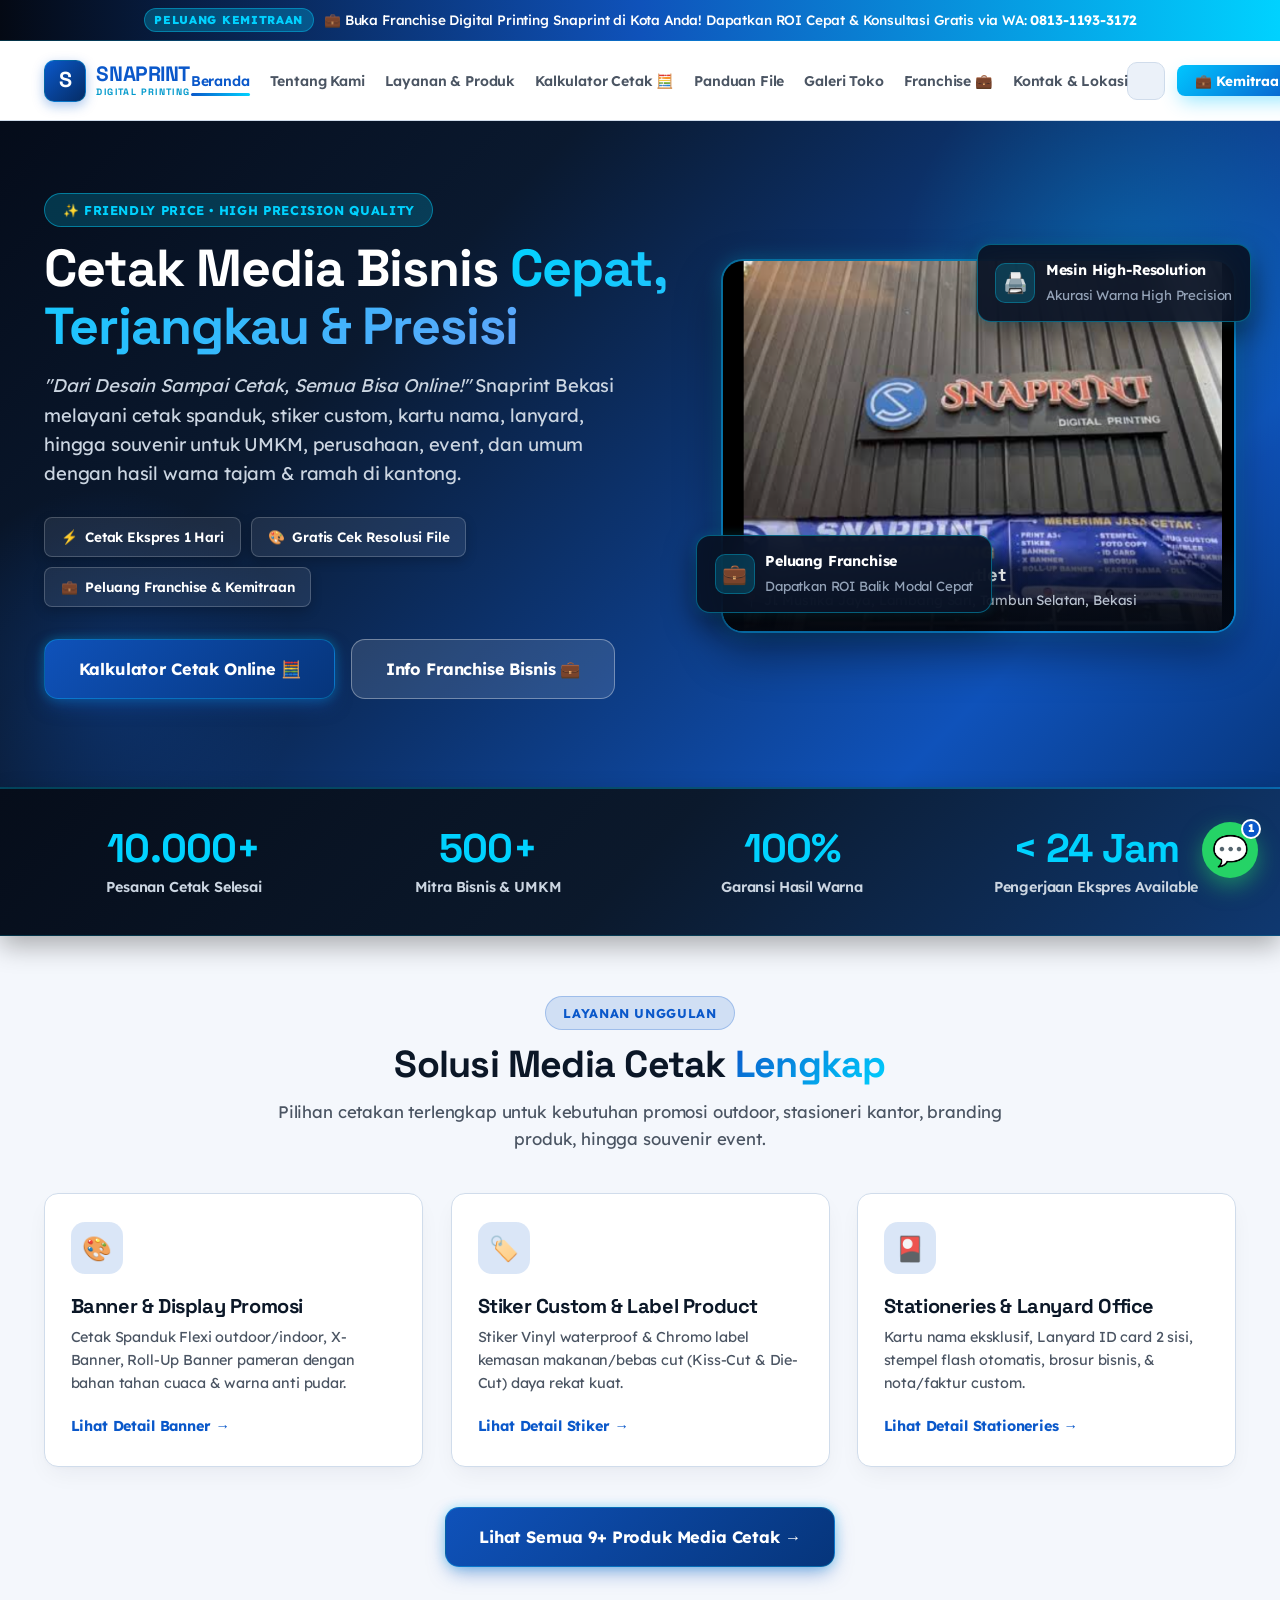
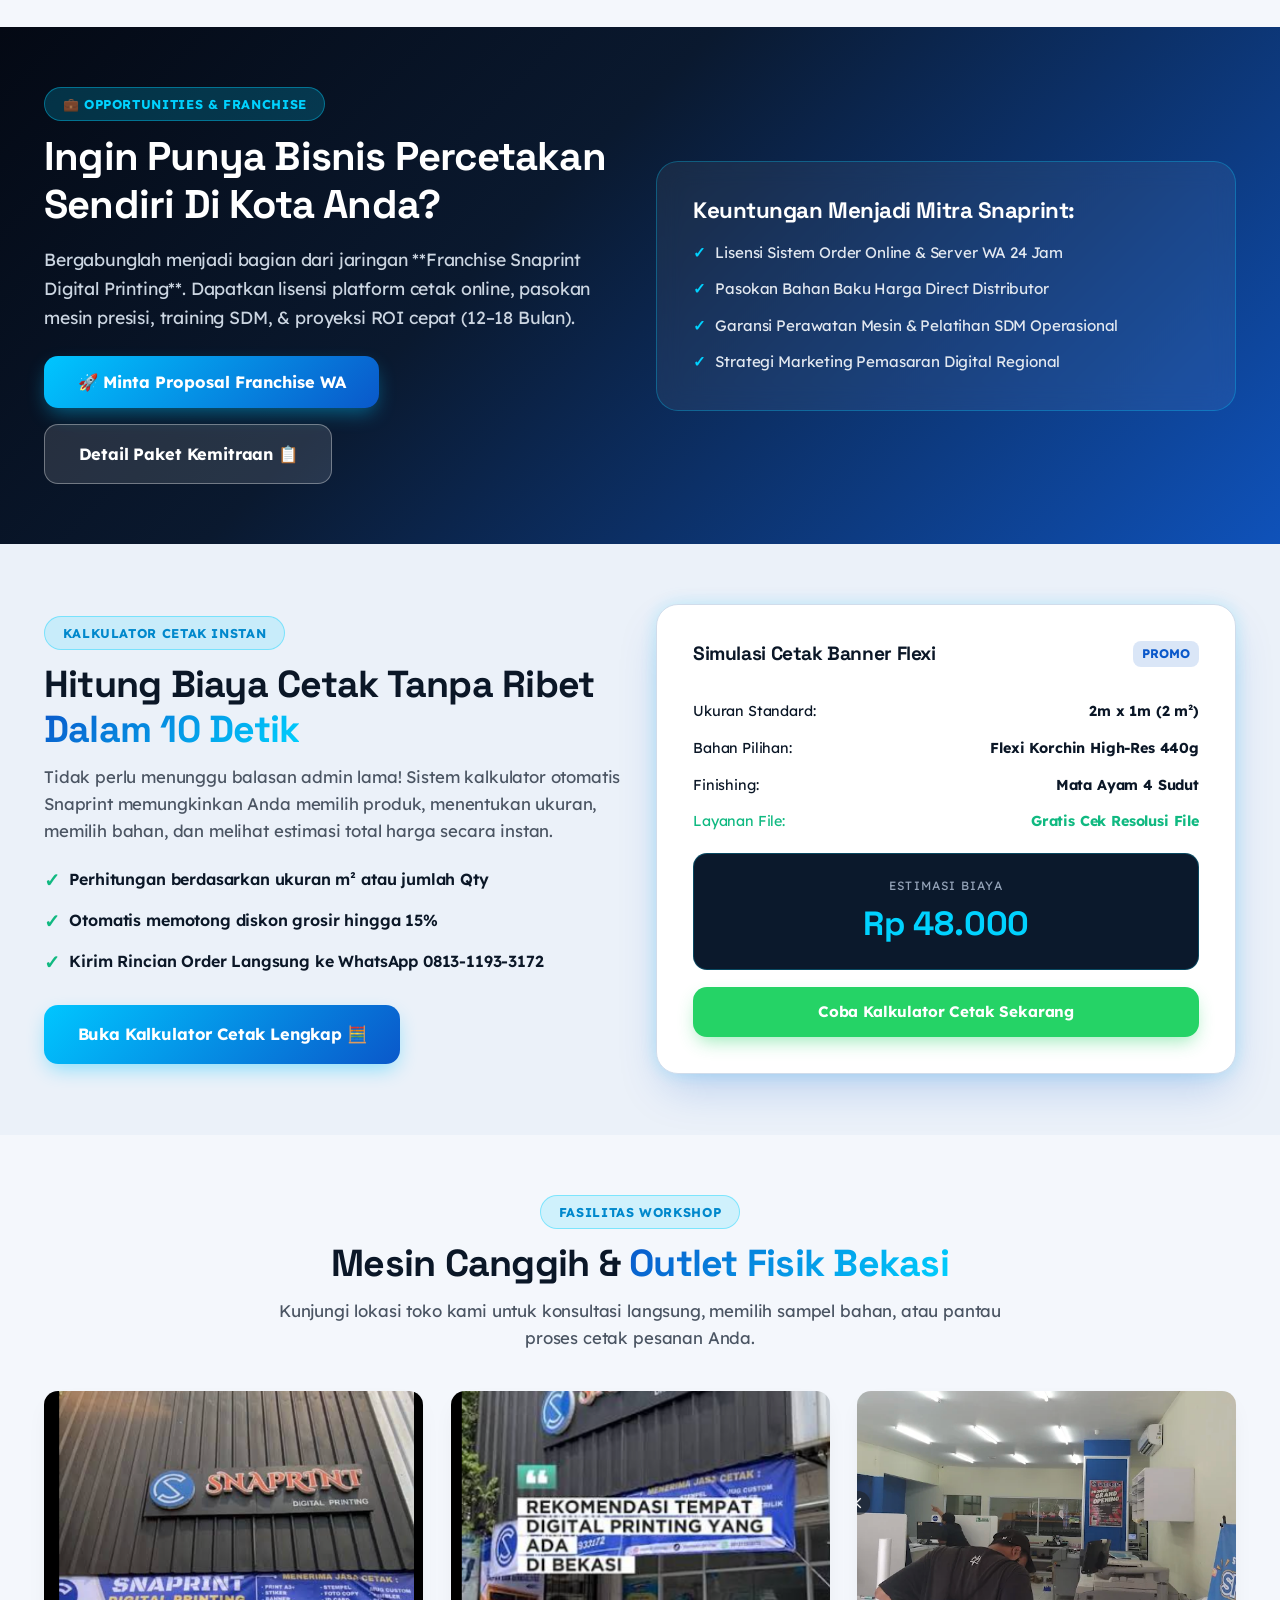
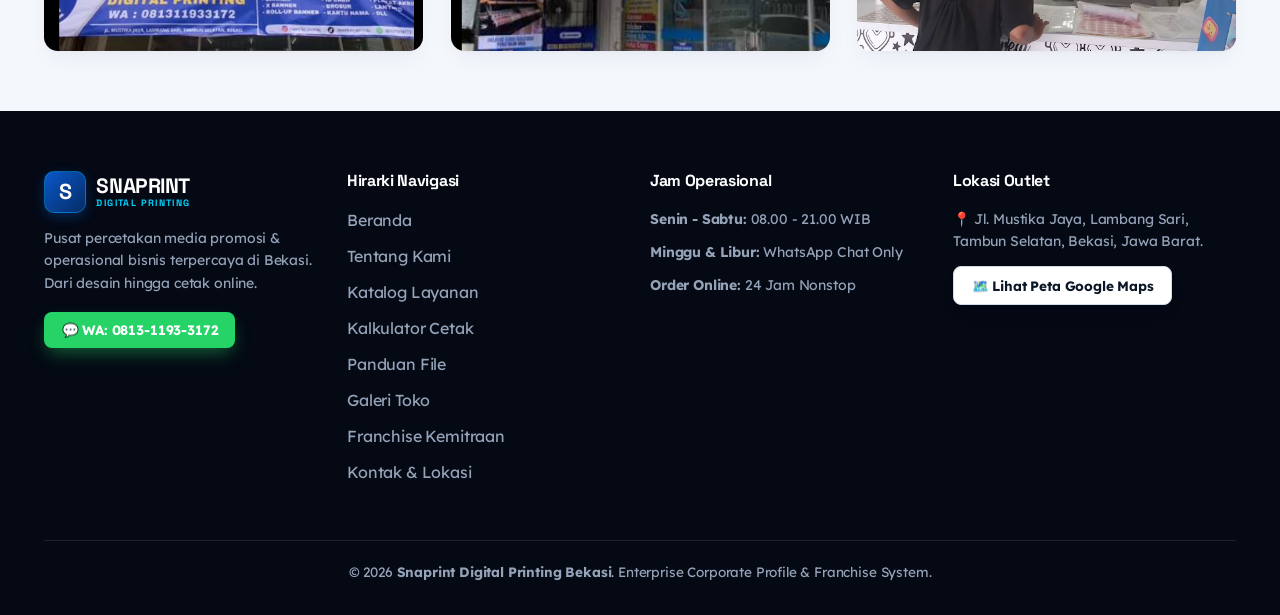
==== commit da5abc48: "Add Franchise page, Lead Hook popup modal, and Kemitraan features" ====
--- a/index.html
+++ b/index.html
@@ -4,7 +4,7 @@
   <meta charset="UTF-8">
   <meta name="viewport" content="width=device-width, initial-scale=1.0">
   <title>Snaprint Digital Printing Bekasi - Cetak Cepat, Ramah Kantong & High Quality</title>
-  <meta name="description" content="Pusat cetak digital printing serba ada di Bekasi. Spanduk banner, stiker vinyl, kartu nama, lanyard, A3+, plakat. Harga terjangkau, kualitas presisi & siap kirim online!">
+  <meta name="description" content="Pusat cetak digital printing serba ada di Bekasi & Peluang Franchise Kemitraan Percetakan. Spanduk banner, stiker vinyl, kartu nama, lanyard, A3+, plakat. Ready online!">
   
   <link rel="stylesheet" href="css/style.css">
   <link rel="stylesheet" href="css/components.css">
@@ -15,8 +15,8 @@
   <!-- Top Announcement Ticker Bar -->
   <div class="announcement-bar">
     <div class="announcement-content">
-      <span class="announcement-tag">SNAPRINT BEKASI</span>
-      <span>⚡ Cetak Cepat, Ramah Kantong & Kualitas Presisi High-End! Hubungi WA: <strong>0813-1193-3172</strong></span>
+      <span class="announcement-tag">PELUANG KEMITRAAN</span>
+      <span>💼 Buka Franchise Digital Printing Snaprint di Kota Anda! Dapatkan ROI Cepat & Konsultasi Gratis via WA: <strong>0813-1193-3172</strong></span>
     </div>
   </div>
 
@@ -39,6 +39,7 @@
           <li><a href="kalkulator.html" class="nav-link">Kalkulator Cetak 🧮</a></li>
           <li><a href="panduan.html" class="nav-link">Panduan File</a></li>
           <li><a href="galeri.html" class="nav-link">Galeri Toko</a></li>
+          <li><a href="franchise.html" class="nav-link">Franchise 💼</a></li>
           <li><a href="kontak.html" class="nav-link">Kontak & Lokasi</a></li>
         </ul>
       </nav>
@@ -47,9 +48,9 @@
         <button type="button" class="theme-toggle-btn" id="theme-toggle" title="Mode Gelap/Terang">
           <i id="theme-icon" class="lucide-moon"></i>
         </button>
-        <a href="https://wa.me/6281311933172?text=Halo%20Snaprint!%20Saya%20mau%20tanya%20jasa%20cetak" target="_blank" class="btn btn-whatsapp btn-sm">
-          💬 Chat WA
-        </a>
+        <button type="button" id="btn-open-franchise-popup" class="btn btn-azure btn-sm">
+          💼 Kemitraan
+        </button>
         <button type="button" class="mobile-nav-toggle" id="mobile-toggle" aria-label="Menu Mobile">☰</button>
       </div>
     </div>
@@ -78,7 +79,7 @@
               <span style="color:#00D2FF; font-weight:bold;">🎨</span> Gratis Cek Resolusi File
             </div>
             <div class="hero-badge-item">
-              <span style="color:var(--friendly-emerald); font-weight:bold;">🏷️</span> Harga Grosir Terjangkau
+              <span style="color:var(--friendly-emerald); font-weight:bold;">💼</span> Peluang Franchise & Kemitraan
             </div>
           </div>
 
@@ -86,8 +87,8 @@
             <a href="kalkulator.html" class="btn btn-primary btn-lg">
               Kalkulator Cetak Online 🧮
             </a>
-            <a href="layanan.html" class="btn btn-hero-outline btn-lg">
-              Lihat Katalog Produk 📋
+            <a href="franchise.html" class="btn btn-hero-outline btn-lg">
+              Info Franchise Bisnis 💼
             </a>
           </div>
         </div>
@@ -110,10 +111,10 @@
           </div>
 
           <div class="floating-card-2 floating-anim" style="animation-delay: 2s;">
-            <div class="floating-icon">💬</div>
+            <div class="floating-icon">💼</div>
             <div>
-              <strong style="font-size:0.9rem; display:block;">Order 100% Online</strong>
-              <small style="color:#94A3B8;">WA: 0813-1193-3172</small>
+              <strong style="font-size:0.9rem; display:block;">Peluang Franchise</strong>
+              <small style="color:#94A3B8;">Dapatkan ROI Balik Modal Cepat</small>
             </div>
           </div>
         </div>
@@ -179,6 +180,51 @@
 
       <div style="text-align:center; margin-top:2.5rem;" class="scroll-reveal">
         <a href="layanan.html" class="btn btn-primary btn-lg">Lihat Semua 9+ Produk Media Cetak →</a>
+      </div>
+    </div>
+  </section>
+
+  <!-- Franchise Hook Banner Section (Main Business Opportunity Hook) -->
+  <section class="section" style="background:linear-gradient(135deg, #040914 0%, #0A192F 40%, #0F52BA 100%); color:#FFFFFF; border-y:2px solid rgba(0, 210, 255, 0.25);">
+    <div class="container">
+      <div class="grid-2" style="align-items:center;">
+        <div class="scroll-reveal-left">
+          <div class="badge-pill friendly" style="background:rgba(0, 210, 255, 0.2); color:#00D2FF; border-color:rgba(0, 210, 255, 0.4);">
+            💼 Opportunities & Franchise
+          </div>
+          <h2 style="color:#FFFFFF; font-size:2.5rem; font-family:var(--font-heading); margin-bottom:1rem;">
+            Ingin Punya Bisnis Percetakan Sendiri Di Kota Anda?
+          </h2>
+          <p style="color:#CBD5E1; font-size:1.1rem; margin-bottom:1.5rem; line-height:1.65;">
+            Bergabunglah menjadi bagian dari jaringan **Franchise Snaprint Digital Printing**. Dapatkan lisensi platform cetak online, pasokan mesin presisi, training SDM, & proyeksi ROI cepat (12–18 Bulan).
+          </p>
+          <div style="display:flex; gap:1rem; flex-wrap:wrap;">
+            <button type="button" class="btn btn-azure btn-lg trigger-franchise-popup">
+              🚀 Minta Proposal Franchise WA
+            </button>
+            <a href="franchise.html" class="btn btn-hero-outline btn-lg">
+              Detail Paket Kemitraan 📋
+            </a>
+          </div>
+        </div>
+
+        <div class="scroll-reveal-right" style="background:rgba(255, 255, 255, 0.06); backdrop-filter:blur(12px); border:1.5px solid rgba(0, 210, 255, 0.3); border-radius:var(--radius-lg); padding:2.25rem;">
+          <h3 style="color:#FFFFFF; font-size:1.4rem; margin-bottom:1rem;">Keuntungan Menjadi Mitra Snaprint:</h3>
+          <ul style="list-style:none; display:flex; flex-direction:column; gap:0.75rem; color:#E2E8F0; font-size:0.95rem;">
+            <li style="display:flex; align-items:center; gap:0.6rem;">
+              <span style="color:#00D2FF; font-weight:bold;">✓</span> Lisensi Sistem Order Online & Server WA 24 Jam
+            </li>
+            <li style="display:flex; align-items:center; gap:0.6rem;">
+              <span style="color:#00D2FF; font-weight:bold;">✓</span> Pasokan Bahan Baku Harga Direct Distributor
+            </li>
+            <li style="display:flex; align-items:center; gap:0.6rem;">
+              <span style="color:#00D2FF; font-weight:bold;">✓</span> Garansi Perawatan Mesin & Pelatihan SDM Operasional
+            </li>
+            <li style="display:flex; align-items:center; gap:0.6rem;">
+              <span style="color:#00D2FF; font-weight:bold;">✓</span> Strategi Marketing Pemasaran Digital Regional
+            </li>
+          </ul>
+        </div>
       </div>
     </div>
   </section>
@@ -313,6 +359,7 @@
             <li><a href="kalkulator.html">Kalkulator Cetak</a></li>
             <li><a href="panduan.html">Panduan File</a></li>
             <li><a href="galeri.html">Galeri Toko</a></li>
+            <li><a href="franchise.html">Franchise Kemitraan</a></li>
             <li><a href="kontak.html">Kontak & Lokasi</a></li>
           </ul>
         </div>
@@ -336,7 +383,7 @@
       </div>
 
       <div class="footer-bottom">
-        <p>&copy; 2026 <strong>Snaprint Digital Printing Bekasi</strong>. Enterprise Corporate Profile.</p>
+        <p>&copy; 2026 <strong>Snaprint Digital Printing Bekasi</strong>. Enterprise Corporate Profile & Franchise System.</p>
       </div>
     </div>
   </footer>
@@ -356,6 +403,61 @@
     </div>
   </div>
 
+  <!-- Franchise Lead Hook Popup Modal -->
+  <div class="modal-backdrop" id="franchise-popup-modal">
+    <div class="modal-content" style="max-width:620px; border:2px solid var(--electric-azure); background:var(--navy-dark); color:#FFFFFF; padding:2.25rem;">
+      <button type="button" class="modal-close-btn" id="franchise-popup-close" style="color:#FFFFFF; background:rgba(255,255,255,0.15);">✕</button>
+      
+      <div style="text-align:center; margin-bottom:1.5rem;">
+        <span style="background:rgba(0, 210, 255, 0.2); color:#00D2FF; padding:0.25rem 0.85rem; border-radius:var(--radius-full); font-size:0.75rem; font-weight:800; letter-spacing:0.06em; text-transform:uppercase; border:1px solid rgba(0,210,255,0.35);">
+          💼 PELUANG FRANCHISE DIGITAL PRINTING
+        </span>
+        <h3 style="color:#FFFFFF; font-size:1.85rem; font-family:var(--font-heading); margin:0.75rem 0 0.4rem 0;">
+          Punya Bisnis Percetakan Sendiri di Kota Anda!
+        </h3>
+        <p style="color:#CBD5E1; font-size:0.95rem;">
+          Gabung mitra <strong>Snaprint Digital Printing</strong>. Dapatkan proyeksi balik modal cepat (ROI 12–18 Bulan), mesin presisi, & lisensi web cetak online!
+        </p>
+      </div>
+
+      <form id="franchise-popup-form">
+        <div class="calc-form-group">
+          <label class="calc-label" style="color:#FFFFFF;">Nama Lengkap Anda</label>
+          <input type="text" id="pop-name" class="calc-input" placeholder="Contoh: Pak Hendra Kurniadi" required style="background:rgba(255,255,255,0.08); color:#FFFFFF; border-color:rgba(255,255,255,0.2);">
+        </div>
+
+        <div class="calc-form-group">
+          <label class="calc-label" style="color:#FFFFFF;">Nomor WhatsApp</label>
+          <input type="tel" id="pop-phone" class="calc-input" placeholder="Contoh: 081234567890" required style="background:rgba(255,255,255,0.08); color:#FFFFFF; border-color:rgba(255,255,255,0.2);">
+        </div>
+
+        <div class="grid-2">
+          <div class="calc-form-group">
+            <label class="calc-label" style="color:#FFFFFF;">Rencana Kota Usaha</label>
+            <input type="text" id="pop-city" class="calc-input" placeholder="Contoh: Bandung / Surabaya" required style="background:rgba(255,255,255,0.08); color:#FFFFFF; border-color:rgba(255,255,255,0.2);">
+          </div>
+
+          <div class="calc-form-group">
+            <label class="calc-label" style="color:#FFFFFF;">Estimasi Modal Usaha</label>
+            <select id="pop-budget" class="calc-select" style="background:#0F1E36; color:#FFFFFF; border-color:rgba(255,255,255,0.2);">
+              <option value="Rp 50-100jt">Rp 50 - 100 Juta</option>
+              <option value="Rp 100-200jt" selected>Rp 100 - 200 Juta</option>
+              <option value="> 200jt">> 200 Juta</option>
+            </select>
+          </div>
+        </div>
+
+        <button type="submit" class="btn btn-azure btn-lg" style="width:100%; margin-top:0.5rem;">
+          🚀 Minta Proposal Kemitraan via WA (0813-1193-3172)
+        </button>
+      </form>
+      
+      <div style="text-align:center; margin-top:1.25rem;">
+        <a href="franchise.html" style="color:#00D2FF; font-size:0.85rem; font-weight:700; text-decoration:underline;">Lihat Detail Paket Franchise & Proyeksi ROI →</a>
+      </div>
+    </div>
+  </div>
+
   <script src="js/products-data.js"></script>
   <script src="js/main.js"></script>
   <script>if (window.lucide) lucide.createIcons();</script>
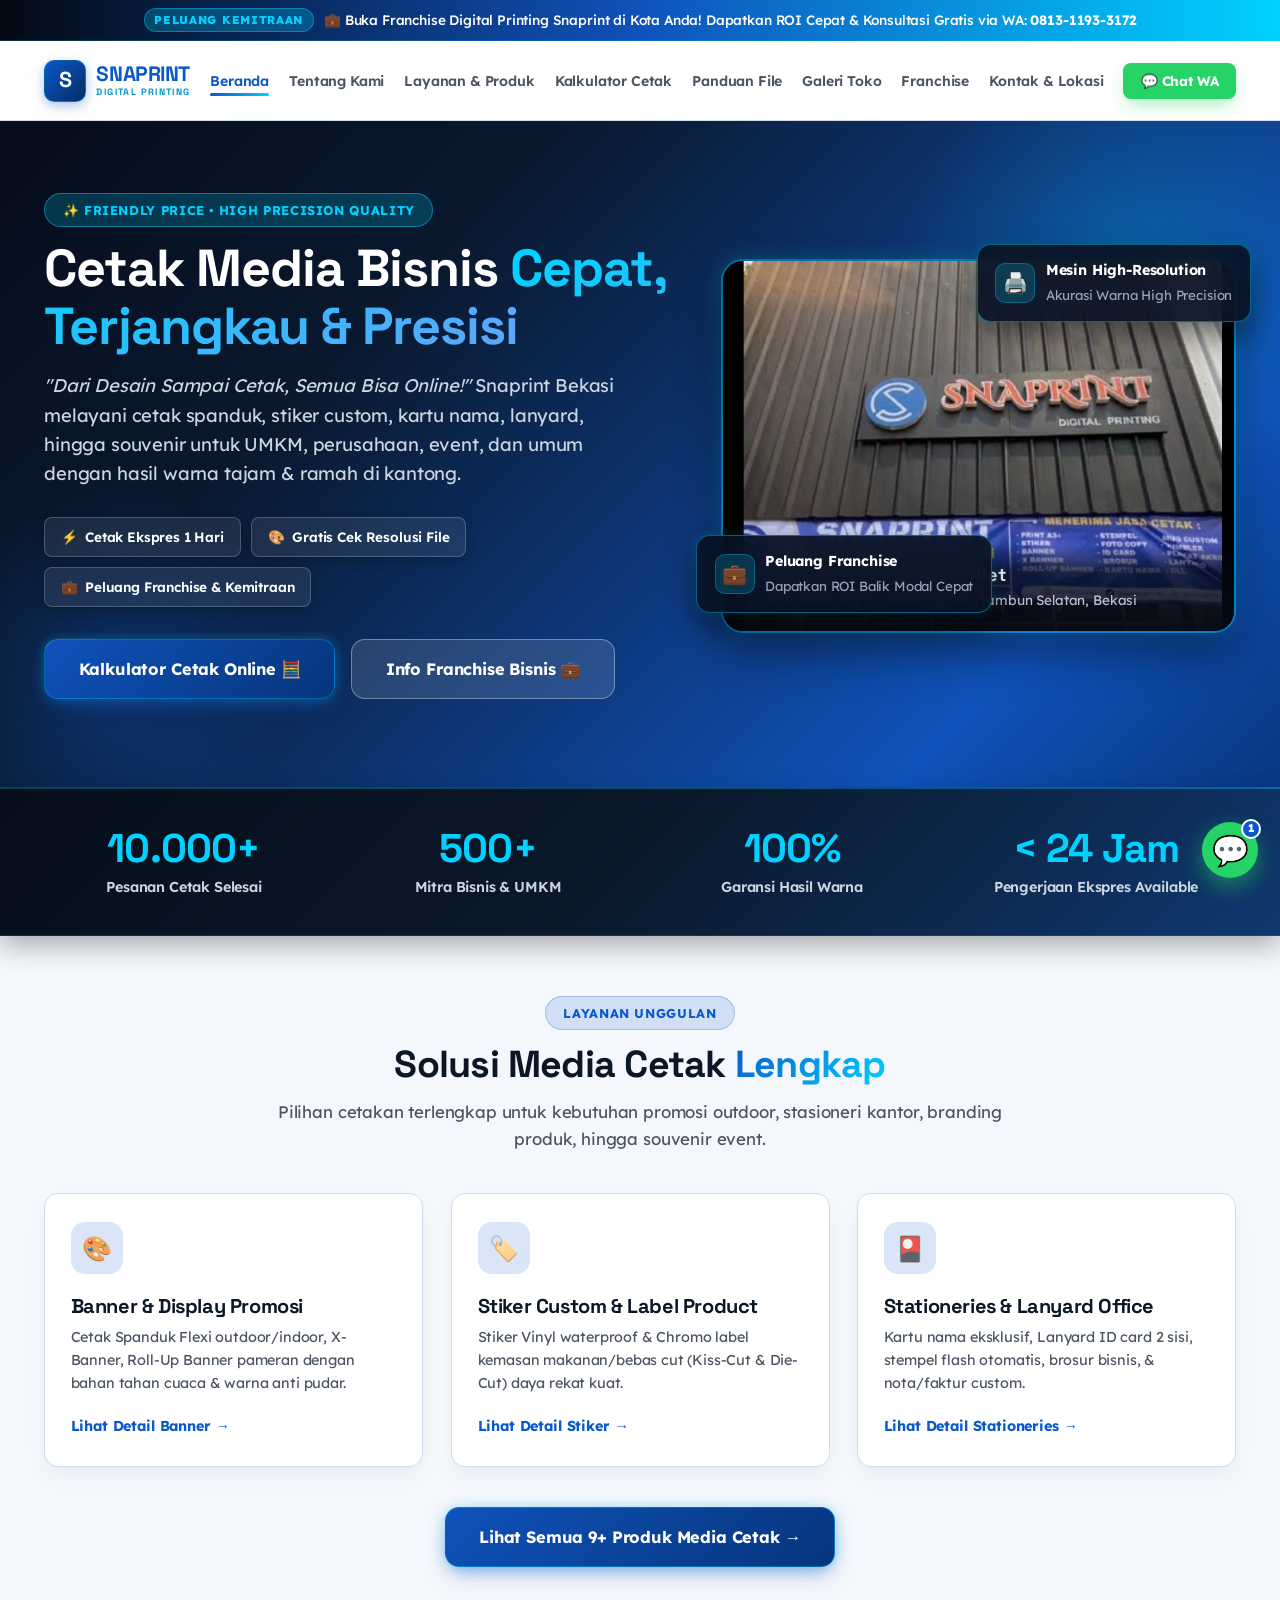
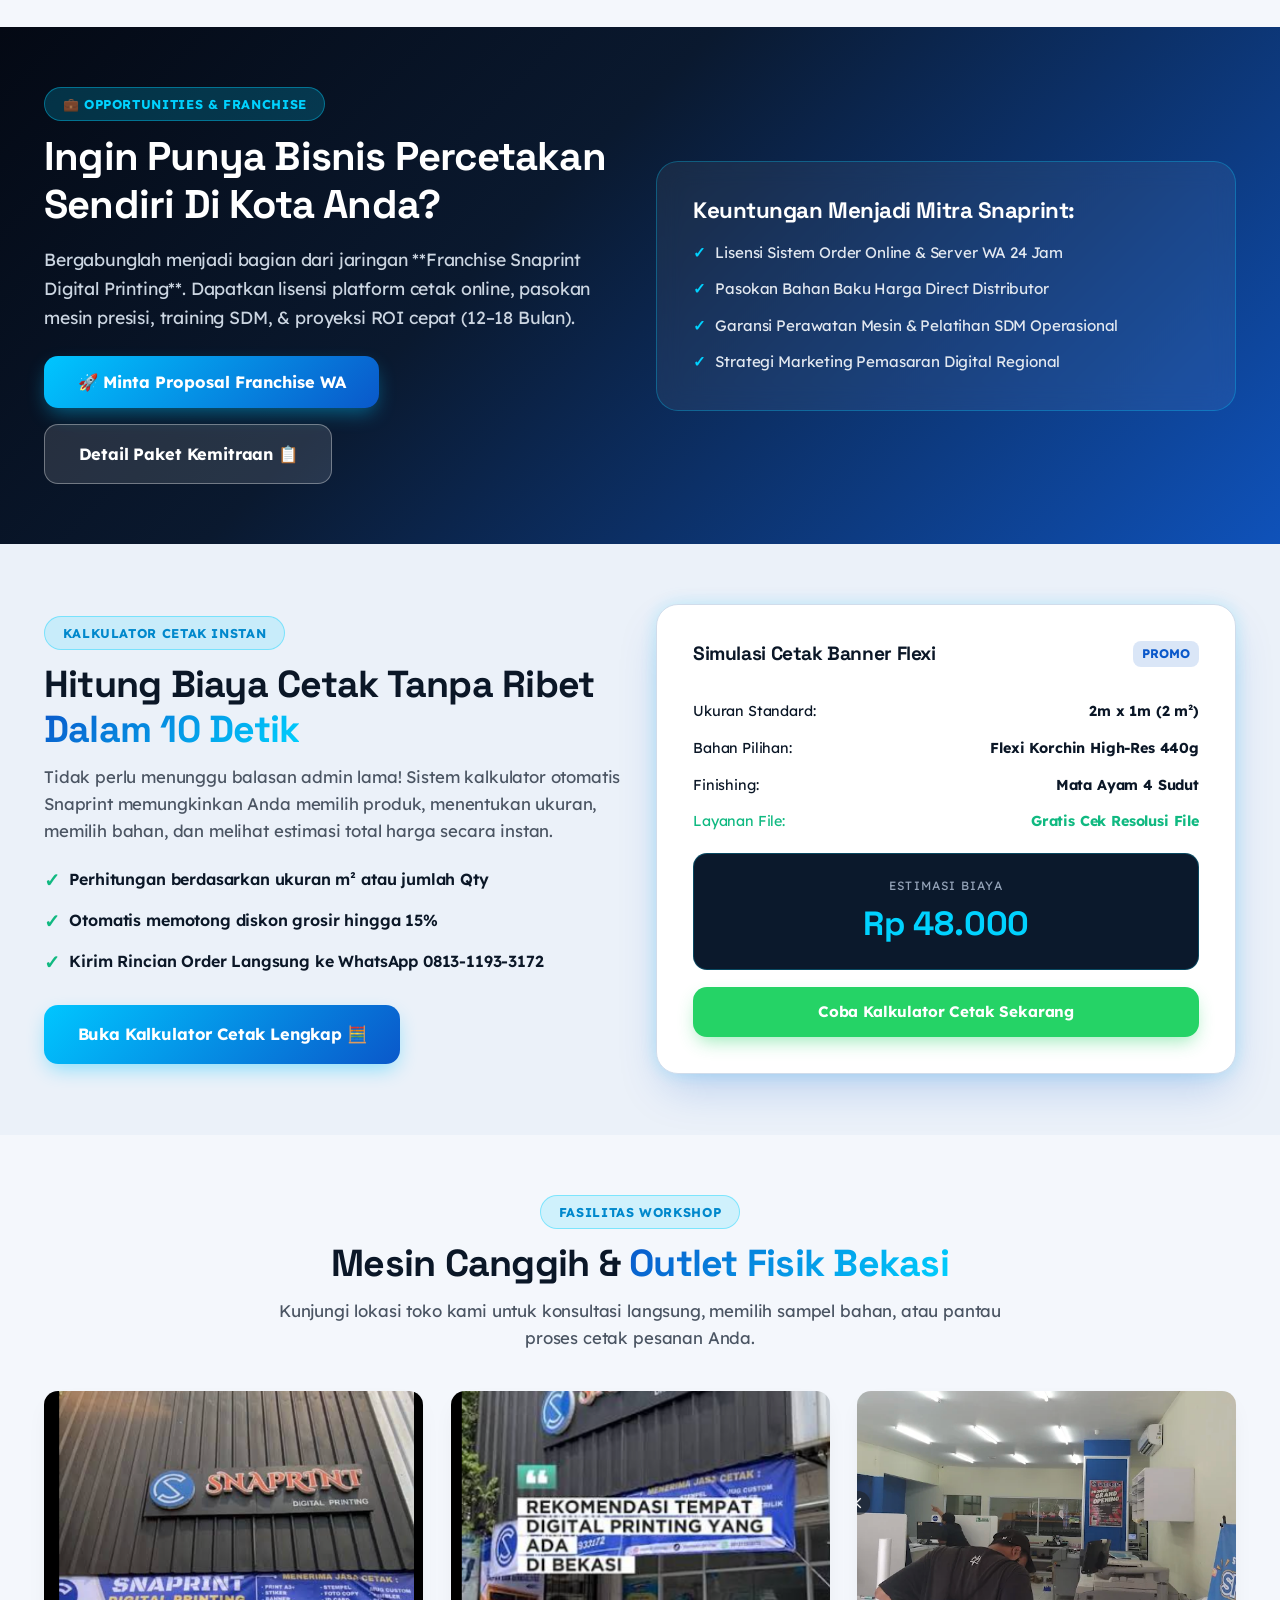
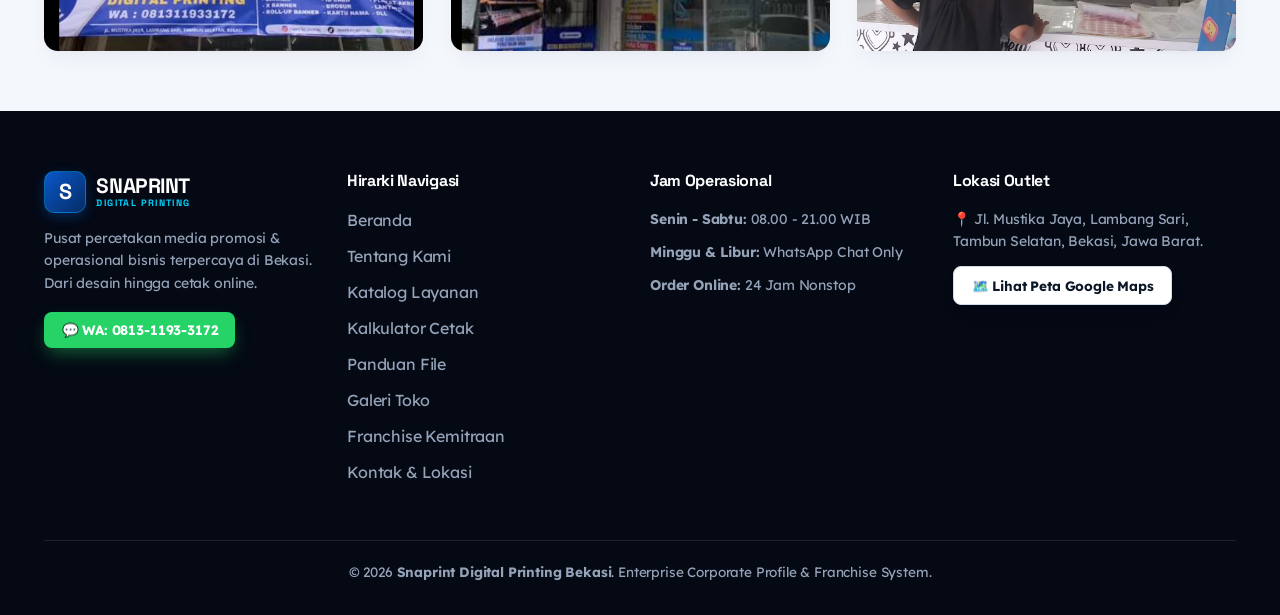
==== commit 67dcca24: "Clean up navbar links: remove calculator emoji and remove empty action button next to Chat WA" ====
--- a/index.html
+++ b/index.html
@@ -36,21 +36,18 @@
           <li><a href="index.html" class="nav-link active">Beranda</a></li>
           <li><a href="tentang.html" class="nav-link">Tentang Kami</a></li>
           <li><a href="layanan.html" class="nav-link">Layanan & Produk</a></li>
-          <li><a href="kalkulator.html" class="nav-link">Kalkulator Cetak 🧮</a></li>
+          <li><a href="kalkulator.html" class="nav-link">Kalkulator Cetak</a></li>
           <li><a href="panduan.html" class="nav-link">Panduan File</a></li>
           <li><a href="galeri.html" class="nav-link">Galeri Toko</a></li>
-          <li><a href="franchise.html" class="nav-link">Franchise 💼</a></li>
+          <li><a href="franchise.html" class="nav-link">Franchise</a></li>
           <li><a href="kontak.html" class="nav-link">Kontak & Lokasi</a></li>
         </ul>
       </nav>
 
       <div class="nav-actions">
-        <button type="button" class="theme-toggle-btn" id="theme-toggle" title="Mode Gelap/Terang">
-          <i id="theme-icon" class="lucide-moon"></i>
-        </button>
-        <button type="button" id="btn-open-franchise-popup" class="btn btn-azure btn-sm">
-          💼 Kemitraan
-        </button>
+        <a href="https://wa.me/6281311933172?text=Halo%20Snaprint!%20Saya%20mau%20tanya%20jasa%20cetak" target="_blank" class="btn btn-whatsapp btn-sm">
+          💬 Chat WA
+        </a>
         <button type="button" class="mobile-nav-toggle" id="mobile-toggle" aria-label="Menu Mobile">☰</button>
       </div>
     </div>
@@ -184,7 +181,7 @@
     </div>
   </section>
 
-  <!-- Franchise Hook Banner Section (Main Business Opportunity Hook) -->
+  <!-- Franchise Hook Banner Section -->
   <section class="section" style="background:linear-gradient(135deg, #040914 0%, #0A192F 40%, #0F52BA 100%); color:#FFFFFF; border-y:2px solid rgba(0, 210, 255, 0.25);">
     <div class="container">
       <div class="grid-2" style="align-items:center;">
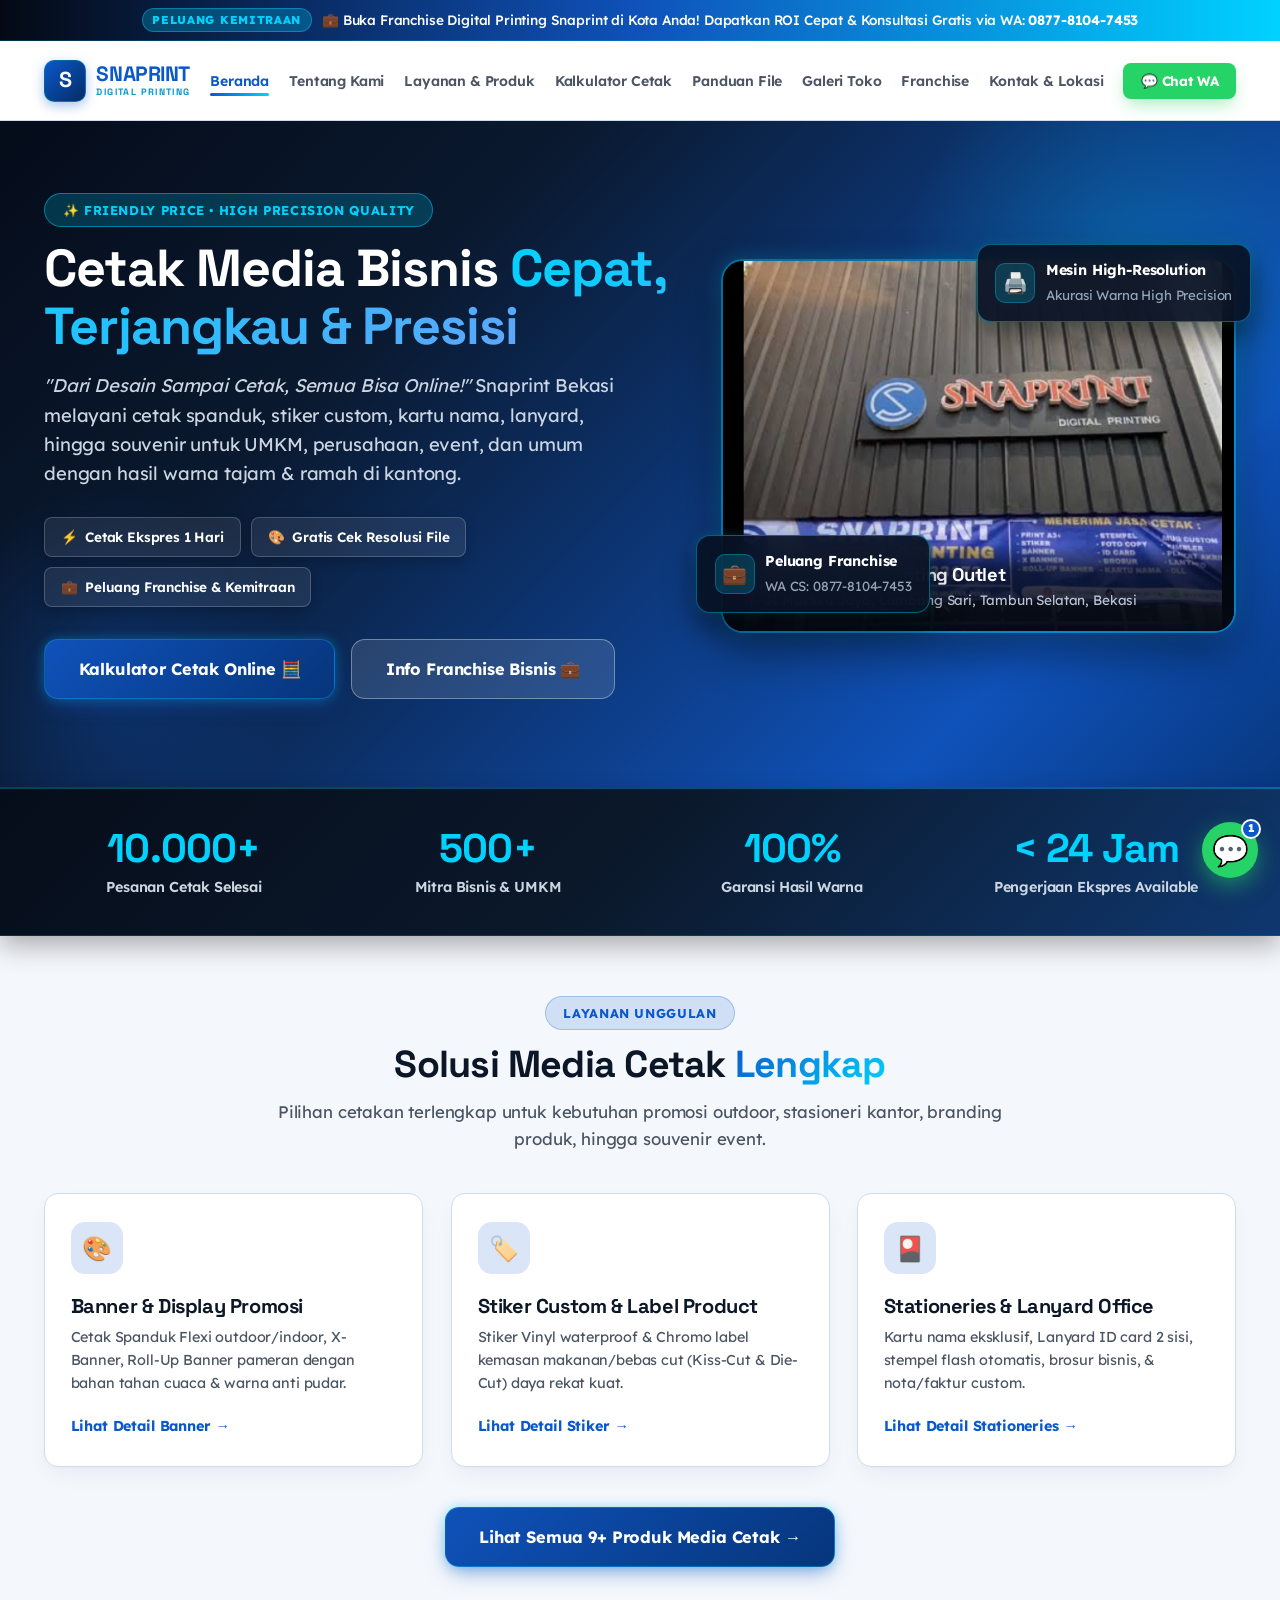
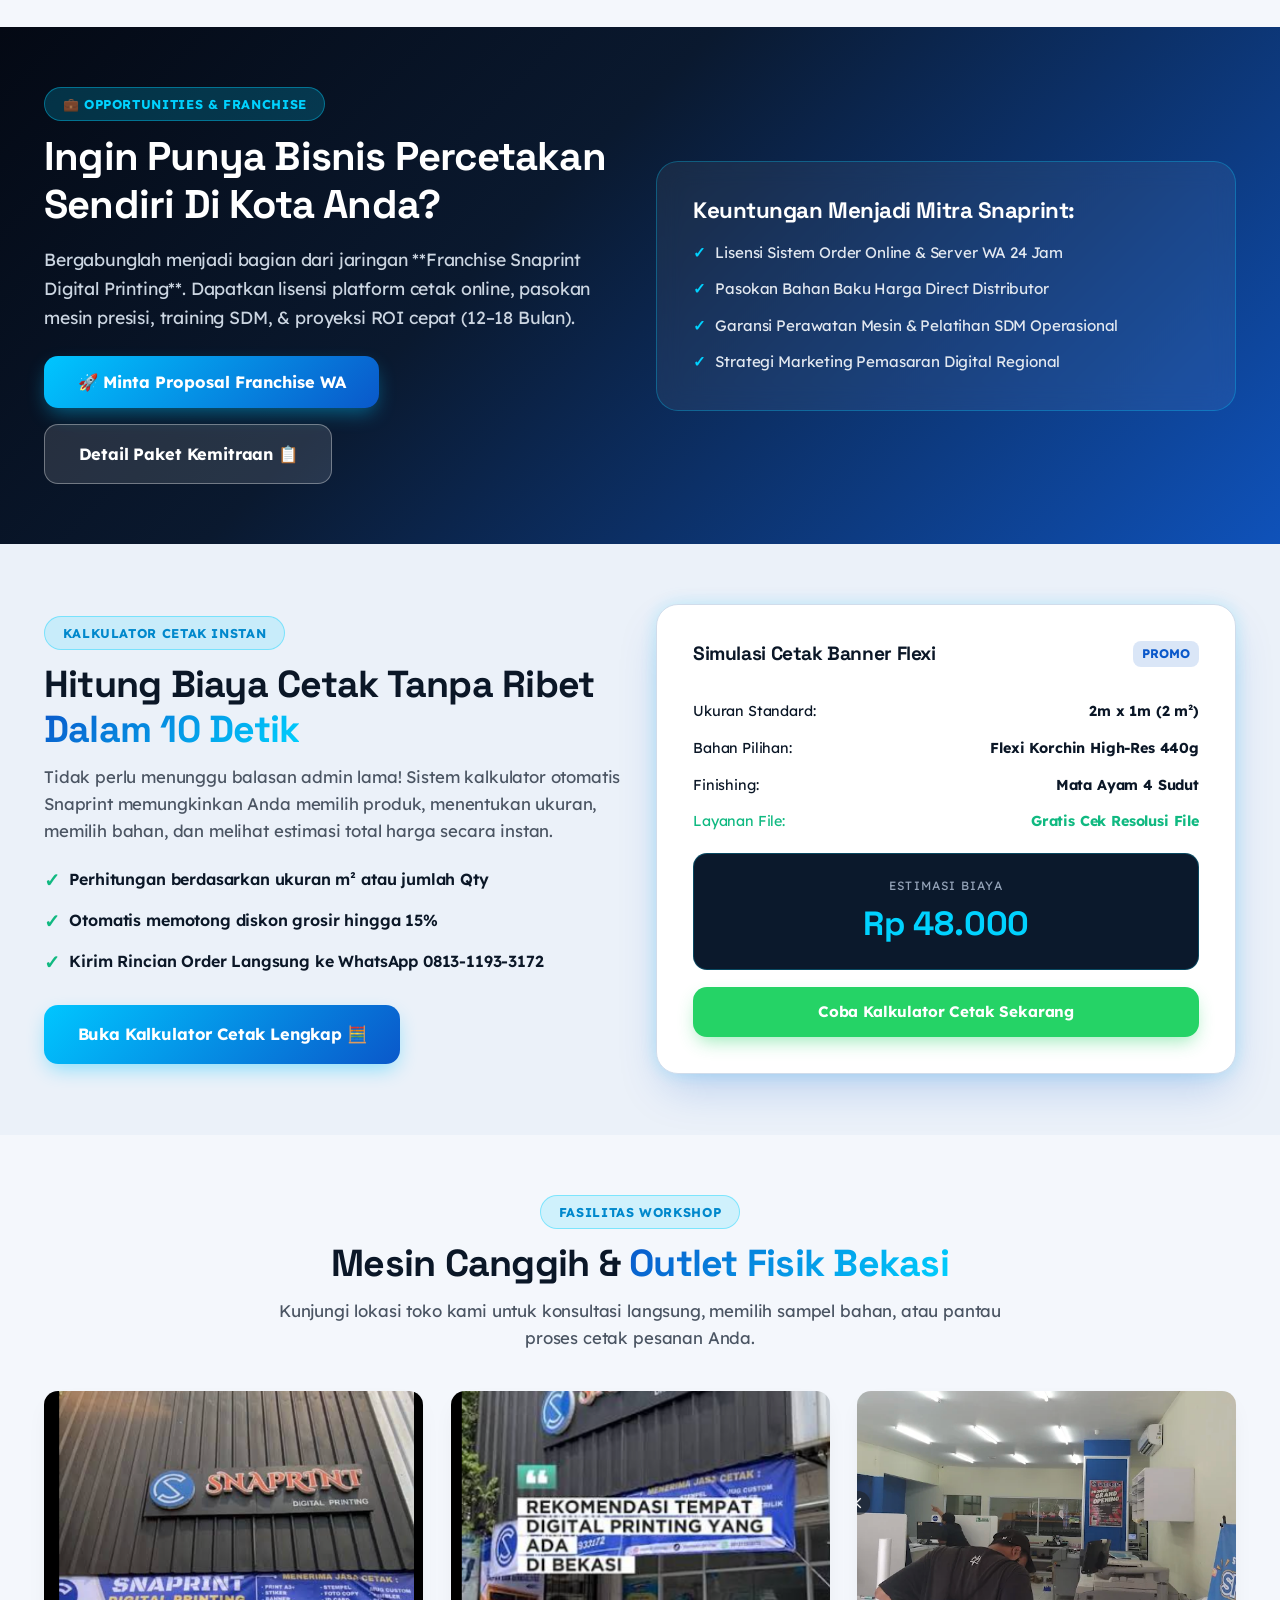
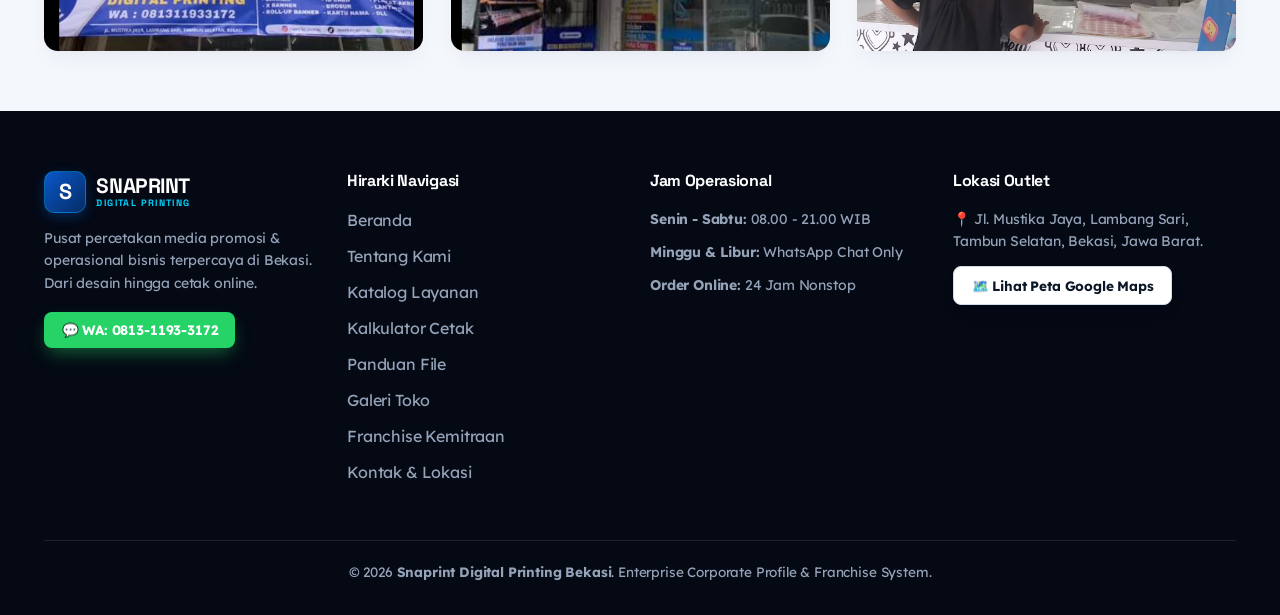
==== commit bfa2bd7a: "Update Franchise contact WhatsApp number to +62 877-8104-7453" ====
--- a/index.html
+++ b/index.html
@@ -16,7 +16,7 @@
   <div class="announcement-bar">
     <div class="announcement-content">
       <span class="announcement-tag">PELUANG KEMITRAAN</span>
-      <span>💼 Buka Franchise Digital Printing Snaprint di Kota Anda! Dapatkan ROI Cepat & Konsultasi Gratis via WA: <strong>0813-1193-3172</strong></span>
+      <span>💼 Buka Franchise Digital Printing Snaprint di Kota Anda! Dapatkan ROI Cepat & Konsultasi Gratis via WA: <strong>0877-8104-7453</strong></span>
     </div>
   </div>
 
@@ -111,7 +111,7 @@
             <div class="floating-icon">💼</div>
             <div>
               <strong style="font-size:0.9rem; display:block;">Peluang Franchise</strong>
-              <small style="color:#94A3B8;">Dapatkan ROI Balik Modal Cepat</small>
+              <small style="color:#94A3B8;">WA CS: 0877-8104-7453</small>
             </div>
           </div>
         </div>
@@ -445,7 +445,7 @@
         </div>
 
         <button type="submit" class="btn btn-azure btn-lg" style="width:100%; margin-top:0.5rem;">
-          🚀 Minta Proposal Kemitraan via WA (0813-1193-3172)
+          🚀 Minta Proposal Kemitraan via WA (0877-8104-7453)
         </button>
       </form>
       
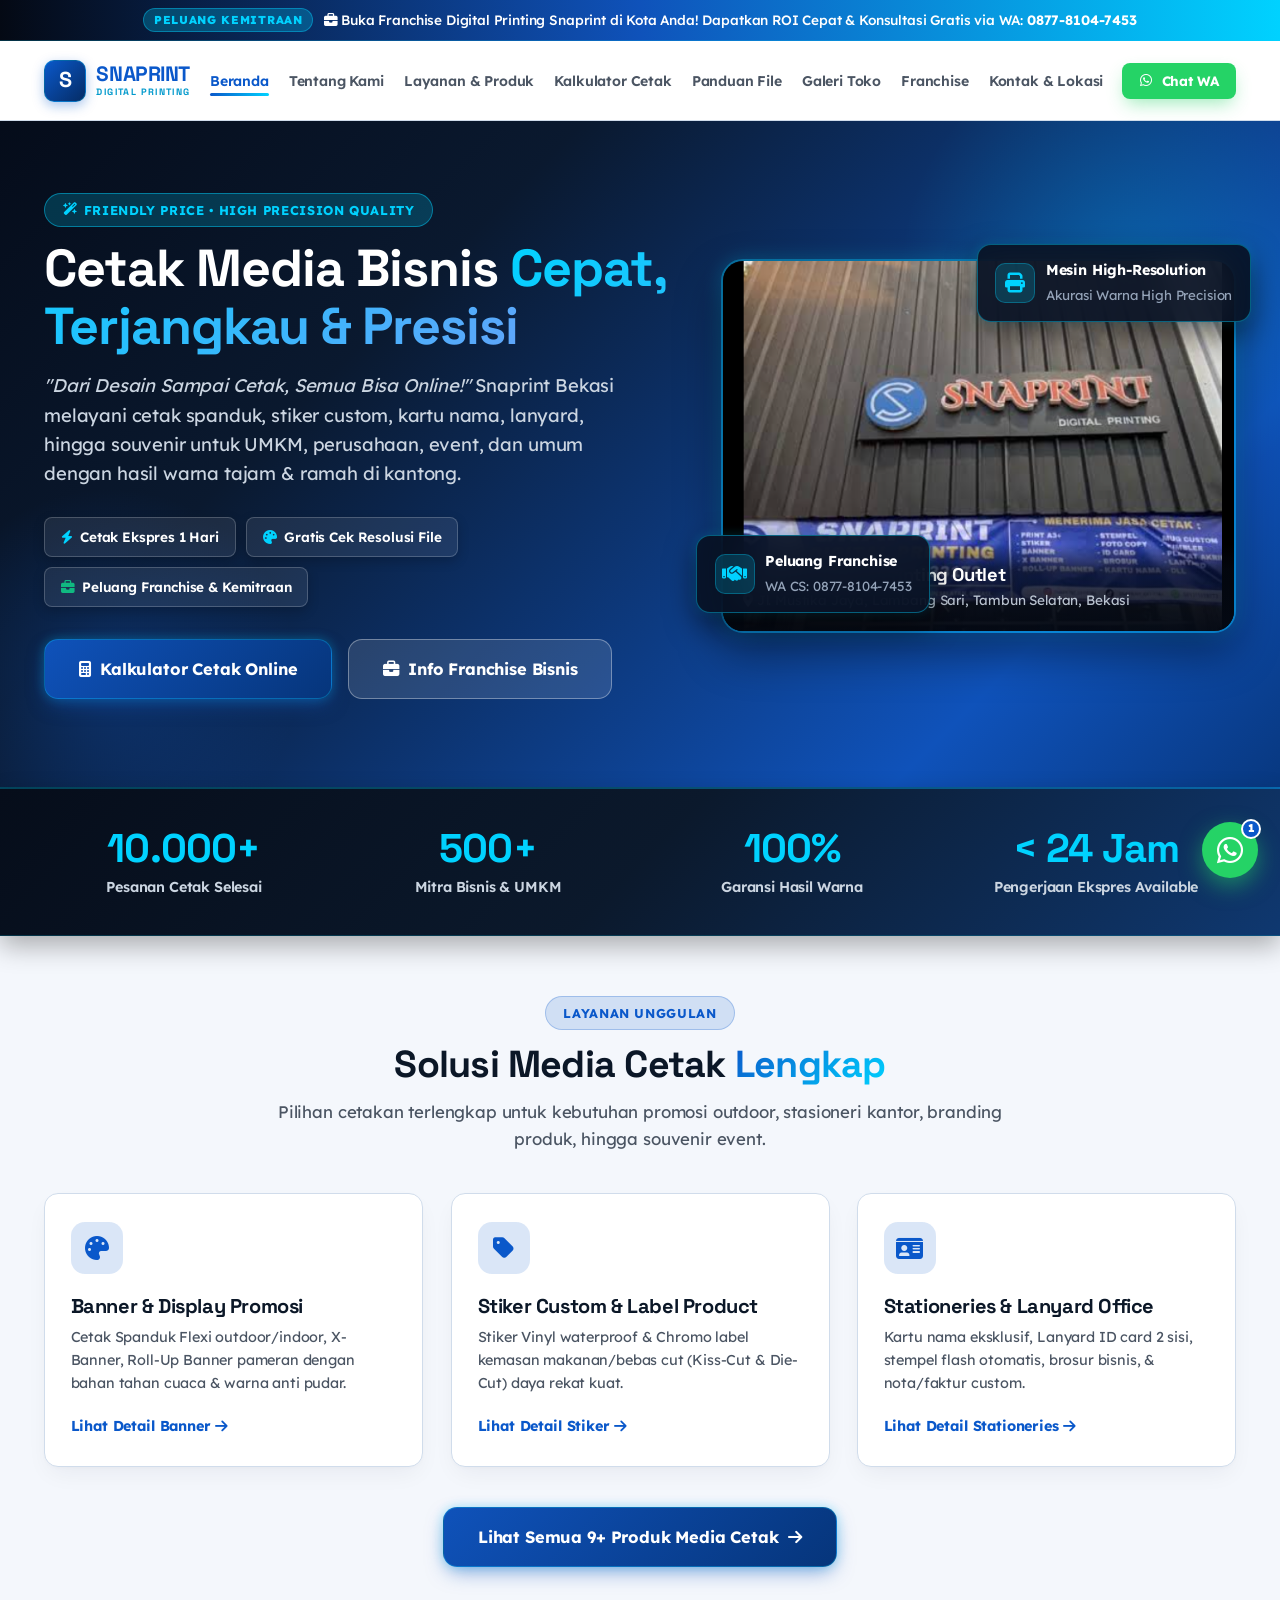
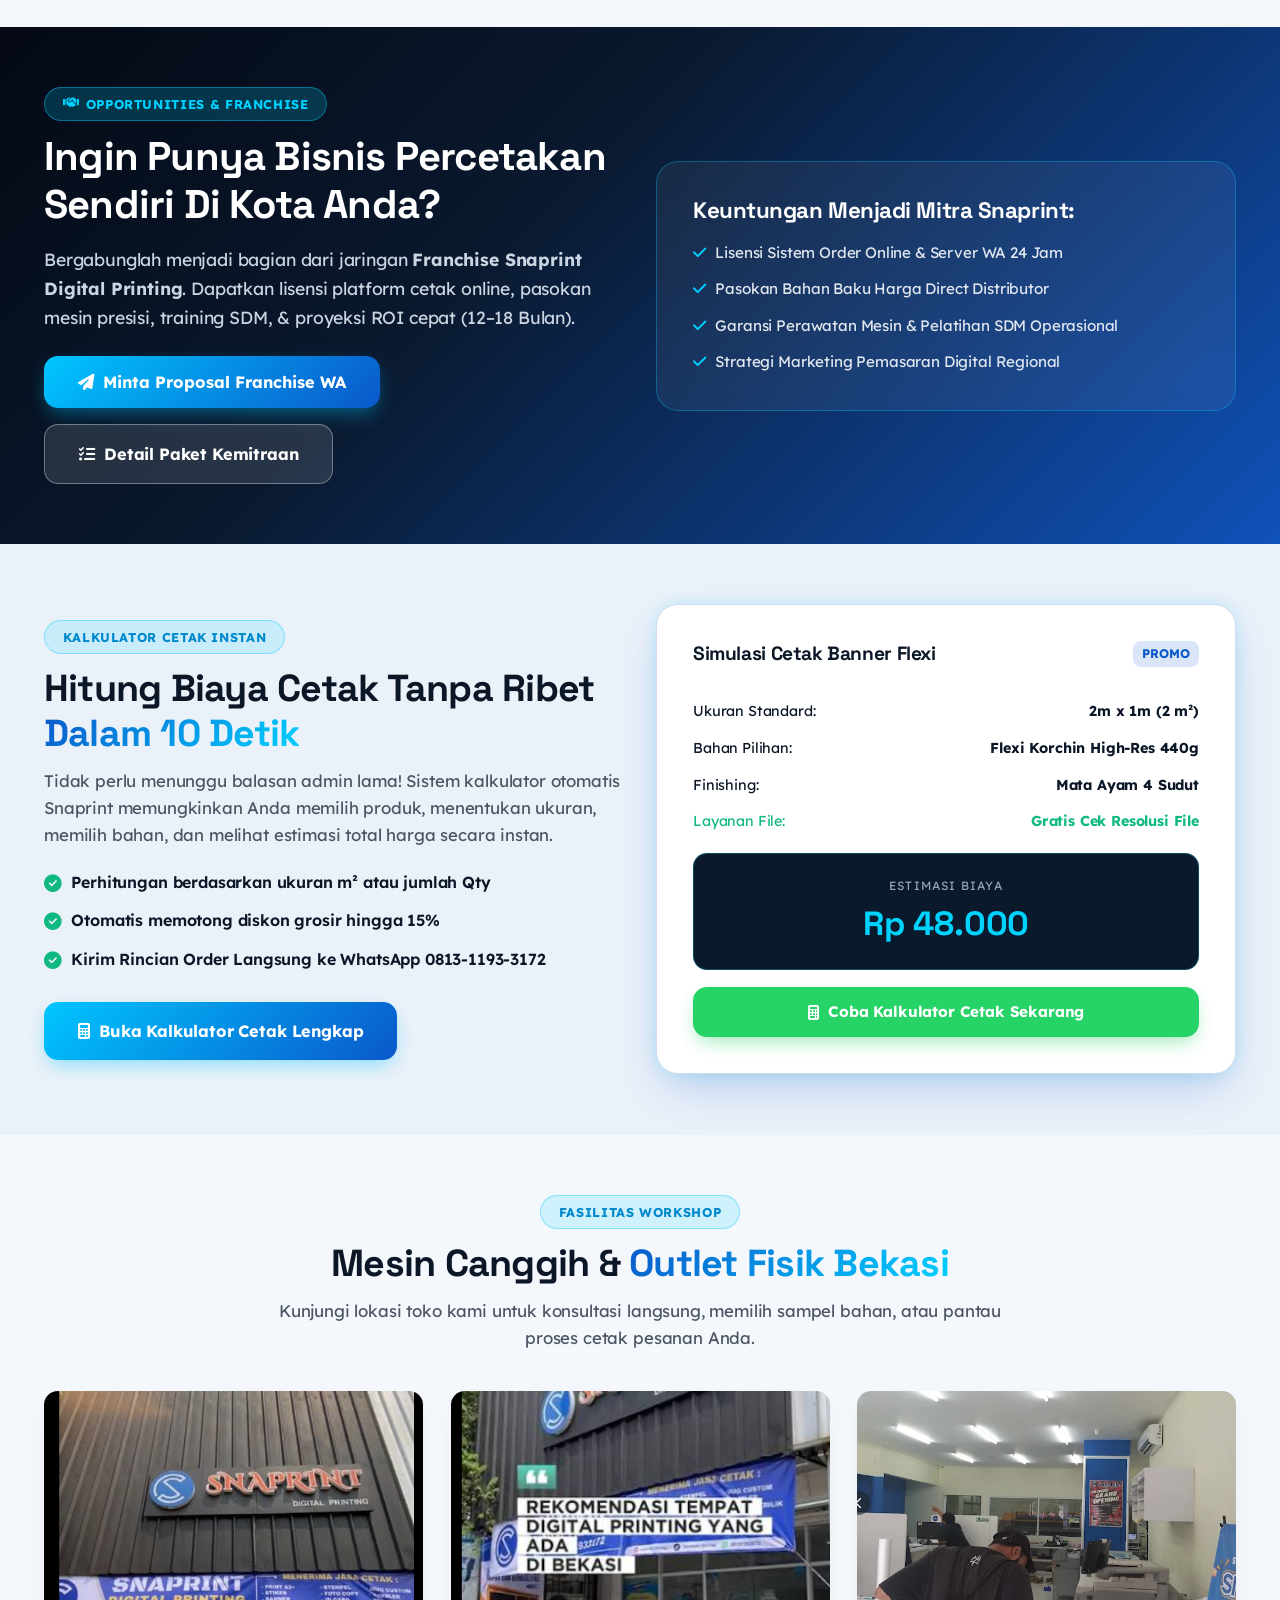
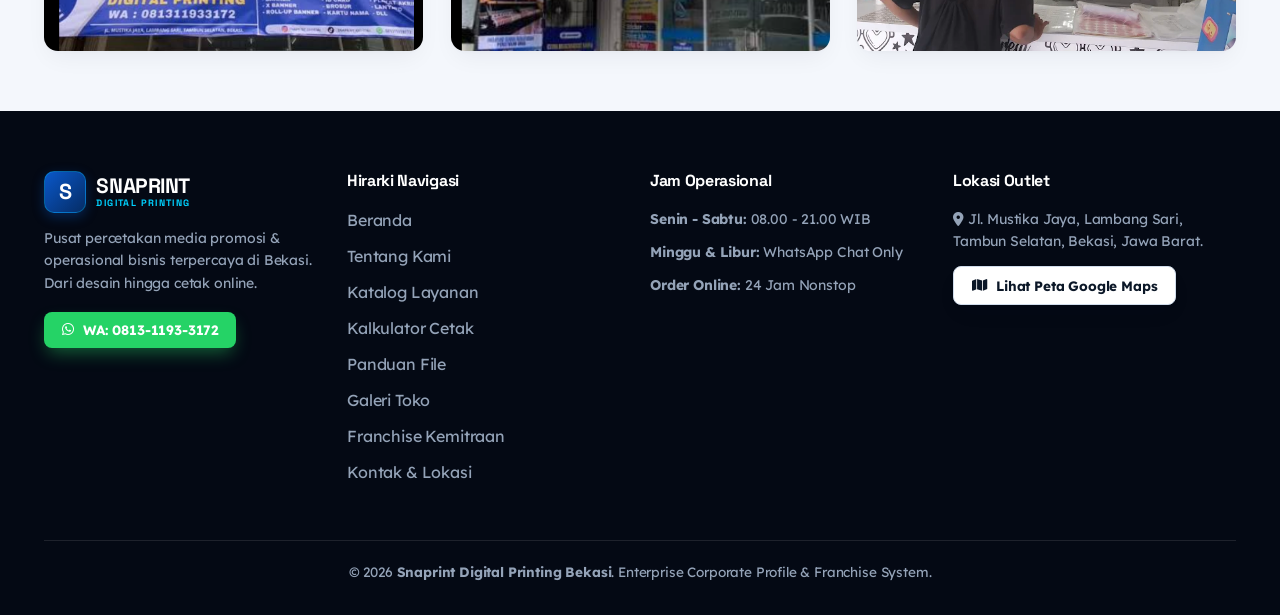
==== commit 222cf067: "Replace raw emojis with professional FontAwesome 6 icons across all buttons, cards, and navigation" ====
--- a/index.html
+++ b/index.html
@@ -6,6 +6,7 @@
   <title>Snaprint Digital Printing Bekasi - Cetak Cepat, Ramah Kantong & High Quality</title>
   <meta name="description" content="Pusat cetak digital printing serba ada di Bekasi & Peluang Franchise Kemitraan Percetakan. Spanduk banner, stiker vinyl, kartu nama, lanyard, A3+, plakat. Ready online!">
   
+  <link rel="stylesheet" href="https://cdnjs.cloudflare.com/ajax/libs/font-awesome/6.5.1/css/all.min.css">
   <link rel="stylesheet" href="css/style.css">
   <link rel="stylesheet" href="css/components.css">
   <script src="https://unpkg.com/lucide@latest"></script>
@@ -16,7 +17,7 @@
   <div class="announcement-bar">
     <div class="announcement-content">
       <span class="announcement-tag">PELUANG KEMITRAAN</span>
-      <span>💼 Buka Franchise Digital Printing Snaprint di Kota Anda! Dapatkan ROI Cepat & Konsultasi Gratis via WA: <strong>0877-8104-7453</strong></span>
+      <span><i class="fa-solid fa-briefcase"></i> Buka Franchise Digital Printing Snaprint di Kota Anda! Dapatkan ROI Cepat & Konsultasi Gratis via WA: <strong>0877-8104-7453</strong></span>
     </div>
   </div>
 
@@ -46,7 +47,7 @@
 
       <div class="nav-actions">
         <a href="https://wa.me/6281311933172?text=Halo%20Snaprint!%20Saya%20mau%20tanya%20jasa%20cetak" target="_blank" class="btn btn-whatsapp btn-sm">
-          💬 Chat WA
+          <i class="fa-brands fa-whatsapp"></i> Chat WA
         </a>
         <button type="button" class="mobile-nav-toggle" id="mobile-toggle" aria-label="Menu Mobile">☰</button>
       </div>
@@ -59,7 +60,7 @@
       <div class="hero-grid">
         <div class="hero-content scroll-reveal-left">
           <div class="badge-pill friendly">
-            ✨ Friendly Price • High Precision Quality
+            <i class="fa-solid fa-wand-magic-sparkles"></i> Friendly Price • High Precision Quality
           </div>
           <h1 class="hero-title">
             Cetak Media Bisnis <span class="blue-gradient">Cepat, Terjangkau & Presisi</span>
@@ -70,22 +71,22 @@
 
           <div class="hero-badges">
             <div class="hero-badge-item">
-              <span style="color:#00D2FF; font-weight:bold;">⚡</span> Cetak Ekspres 1 Hari
+              <span style="color:#00D2FF;"><i class="fa-solid fa-bolt"></i></span> Cetak Ekspres 1 Hari
             </div>
             <div class="hero-badge-item">
-              <span style="color:#00D2FF; font-weight:bold;">🎨</span> Gratis Cek Resolusi File
+              <span style="color:#00D2FF;"><i class="fa-solid fa-palette"></i></span> Gratis Cek Resolusi File
             </div>
             <div class="hero-badge-item">
-              <span style="color:var(--friendly-emerald); font-weight:bold;">💼</span> Peluang Franchise & Kemitraan
+              <span style="color:var(--friendly-emerald);"><i class="fa-solid fa-briefcase"></i></span> Peluang Franchise & Kemitraan
             </div>
           </div>
 
           <div class="hero-buttons">
             <a href="kalkulator.html" class="btn btn-primary btn-lg">
-              Kalkulator Cetak Online 🧮
+              <i class="fa-solid fa-calculator"></i> Kalkulator Cetak Online
             </a>
             <a href="franchise.html" class="btn btn-hero-outline btn-lg">
-              Info Franchise Bisnis 💼
+              <i class="fa-solid fa-briefcase"></i> Info Franchise Bisnis
             </a>
           </div>
         </div>
@@ -95,12 +96,12 @@
             <img src="assets/images/snaprint-storefront.png" alt="Fasad Toko Snaprint Digital Printing Bekasi">
             <div class="store-card-overlay">
               <h4>Snaprint Digital Printing Outlet</h4>
-              <p>📍 Jl. Mustika Jaya, Lambang Sari, Tambun Selatan, Bekasi</p>
+              <p><i class="fa-solid fa-location-dot"></i> Jl. Mustika Jaya, Lambang Sari, Tambun Selatan, Bekasi</p>
             </div>
           </div>
 
           <div class="floating-card-1 floating-anim">
-            <div class="floating-icon">🖨️</div>
+            <div class="floating-icon"><i class="fa-solid fa-print"></i></div>
             <div>
               <strong style="font-size:0.9rem; display:block;">Mesin High-Resolution</strong>
               <small style="color:#94A3B8;">Akurasi Warna High Precision</small>
@@ -108,7 +109,7 @@
           </div>
 
           <div class="floating-card-2 floating-anim" style="animation-delay: 2s;">
-            <div class="floating-icon">💼</div>
+            <div class="floating-icon"><i class="fa-solid fa-handshake"></i></div>
             <div>
               <strong style="font-size:0.9rem; display:block;">Peluang Franchise</strong>
               <small style="color:#94A3B8;">WA CS: 0877-8104-7453</small>
@@ -154,29 +155,29 @@
 
       <div class="grid-3">
         <div class="service-feature-card scroll-reveal-zoom delay-1">
-          <div class="service-icon">🎨</div>
+          <div class="service-icon"><i class="fa-solid fa-palette"></i></div>
           <h3>Banner & Display Promosi</h3>
           <p>Cetak Spanduk Flexi outdoor/indoor, X-Banner, Roll-Up Banner pameran dengan bahan tahan cuaca & warna anti pudar.</p>
-          <a href="layanan.html" class="service-link">Lihat Detail Banner →</a>
+          <a href="layanan.html" class="service-link">Lihat Detail Banner <i class="fa-solid fa-arrow-right"></i></a>
         </div>
 
         <div class="service-feature-card scroll-reveal-zoom delay-2">
-          <div class="service-icon">🏷️</div>
+          <div class="service-icon"><i class="fa-solid fa-tag"></i></div>
           <h3>Stiker Custom & Label Product</h3>
           <p>Stiker Vinyl waterproof & Chromo label kemasan makanan/bebas cut (Kiss-Cut & Die-Cut) daya rekat kuat.</p>
-          <a href="layanan.html" class="service-link">Lihat Detail Stiker →</a>
+          <a href="layanan.html" class="service-link">Lihat Detail Stiker <i class="fa-solid fa-arrow-right"></i></a>
         </div>
 
         <div class="service-feature-card scroll-reveal-zoom delay-3">
-          <div class="service-icon">🎴</div>
+          <div class="service-icon"><i class="fa-solid fa-id-card"></i></div>
           <h3>Stationeries & Lanyard Office</h3>
           <p>Kartu nama eksklusif, Lanyard ID card 2 sisi, stempel flash otomatis, brosur bisnis, & nota/faktur custom.</p>
-          <a href="layanan.html" class="service-link">Lihat Detail Stationeries →</a>
+          <a href="layanan.html" class="service-link">Lihat Detail Stationeries <i class="fa-solid fa-arrow-right"></i></a>
         </div>
       </div>
 
       <div style="text-align:center; margin-top:2.5rem;" class="scroll-reveal">
-        <a href="layanan.html" class="btn btn-primary btn-lg">Lihat Semua 9+ Produk Media Cetak →</a>
+        <a href="layanan.html" class="btn btn-primary btn-lg">Lihat Semua 9+ Produk Media Cetak <i class="fa-solid fa-arrow-right"></i></a>
       </div>
     </div>
   </section>
@@ -187,20 +188,20 @@
       <div class="grid-2" style="align-items:center;">
         <div class="scroll-reveal-left">
           <div class="badge-pill friendly" style="background:rgba(0, 210, 255, 0.2); color:#00D2FF; border-color:rgba(0, 210, 255, 0.4);">
-            💼 Opportunities & Franchise
+            <i class="fa-solid fa-handshake"></i> Opportunities & Franchise
           </div>
           <h2 style="color:#FFFFFF; font-size:2.5rem; font-family:var(--font-heading); margin-bottom:1rem;">
             Ingin Punya Bisnis Percetakan Sendiri Di Kota Anda?
           </h2>
           <p style="color:#CBD5E1; font-size:1.1rem; margin-bottom:1.5rem; line-height:1.65;">
-            Bergabunglah menjadi bagian dari jaringan **Franchise Snaprint Digital Printing**. Dapatkan lisensi platform cetak online, pasokan mesin presisi, training SDM, & proyeksi ROI cepat (12–18 Bulan).
+            Bergabunglah menjadi bagian dari jaringan <strong>Franchise Snaprint Digital Printing</strong>. Dapatkan lisensi platform cetak online, pasokan mesin presisi, training SDM, & proyeksi ROI cepat (12–18 Bulan).
           </p>
           <div style="display:flex; gap:1rem; flex-wrap:wrap;">
             <button type="button" class="btn btn-azure btn-lg trigger-franchise-popup">
-              🚀 Minta Proposal Franchise WA
+              <i class="fa-solid fa-paper-plane"></i> Minta Proposal Franchise WA
             </button>
             <a href="franchise.html" class="btn btn-hero-outline btn-lg">
-              Detail Paket Kemitraan 📋
+              <i class="fa-solid fa-list-check"></i> Detail Paket Kemitraan
             </a>
           </div>
         </div>
@@ -209,16 +210,16 @@
           <h3 style="color:#FFFFFF; font-size:1.4rem; margin-bottom:1rem;">Keuntungan Menjadi Mitra Snaprint:</h3>
           <ul style="list-style:none; display:flex; flex-direction:column; gap:0.75rem; color:#E2E8F0; font-size:0.95rem;">
             <li style="display:flex; align-items:center; gap:0.6rem;">
-              <span style="color:#00D2FF; font-weight:bold;">✓</span> Lisensi Sistem Order Online & Server WA 24 Jam
+              <span style="color:#00D2FF; font-weight:bold;"><i class="fa-solid fa-check"></i></span> Lisensi Sistem Order Online & Server WA 24 Jam
             </li>
             <li style="display:flex; align-items:center; gap:0.6rem;">
-              <span style="color:#00D2FF; font-weight:bold;">✓</span> Pasokan Bahan Baku Harga Direct Distributor
+              <span style="color:#00D2FF; font-weight:bold;"><i class="fa-solid fa-check"></i></span> Pasokan Bahan Baku Harga Direct Distributor
             </li>
             <li style="display:flex; align-items:center; gap:0.6rem;">
-              <span style="color:#00D2FF; font-weight:bold;">✓</span> Garansi Perawatan Mesin & Pelatihan SDM Operasional
+              <span style="color:#00D2FF; font-weight:bold;"><i class="fa-solid fa-check"></i></span> Garansi Perawatan Mesin & Pelatihan SDM Operasional
             </li>
             <li style="display:flex; align-items:center; gap:0.6rem;">
-              <span style="color:#00D2FF; font-weight:bold;">✓</span> Strategi Marketing Pemasaran Digital Regional
+              <span style="color:#00D2FF; font-weight:bold;"><i class="fa-solid fa-check"></i></span> Strategi Marketing Pemasaran Digital Regional
             </li>
           </ul>
         </div>
@@ -238,16 +239,16 @@
           </p>
           <ul style="list-style:none; margin-bottom:1.75rem; display:flex; flex-direction:column; gap:0.65rem;">
             <li style="display:flex; align-items:center; gap:0.6rem; font-weight:600;">
-              <span style="color:var(--friendly-emerald); font-size:1.2rem;">✓</span> Perhitungan berdasarkan ukuran m² atau jumlah Qty
+              <span style="color:var(--friendly-emerald); font-size:1.1rem;"><i class="fa-solid fa-circle-check"></i></span> Perhitungan berdasarkan ukuran m² atau jumlah Qty
             </li>
             <li style="display:flex; align-items:center; gap:0.6rem; font-weight:600;">
-              <span style="color:var(--friendly-emerald); font-size:1.2rem;">✓</span> Otomatis memotong diskon grosir hingga 15%
+              <span style="color:var(--friendly-emerald); font-size:1.1rem;"><i class="fa-solid fa-circle-check"></i></span> Otomatis memotong diskon grosir hingga 15%
             </li>
             <li style="display:flex; align-items:center; gap:0.6rem; font-weight:600;">
-              <span style="color:var(--friendly-emerald); font-size:1.2rem;">✓</span> Kirim Rincian Order Langsung ke WhatsApp 0813-1193-3172
+              <span style="color:var(--friendly-emerald); font-size:1.1rem;"><i class="fa-solid fa-circle-check"></i></span> Kirim Rincian Order Langsung ke WhatsApp 0813-1193-3172
             </li>
           </ul>
-          <a href="kalkulator.html" class="btn btn-azure btn-lg">Buka Kalkulator Cetak Lengkap 🧮</a>
+          <a href="kalkulator.html" class="btn btn-azure btn-lg"><i class="fa-solid fa-calculator"></i> Buka Kalkulator Cetak Lengkap</a>
         </div>
 
         <div class="scroll-reveal-right" style="background:var(--bg-card); border-radius:var(--radius-lg); padding:2.25rem; border:1px solid var(--border-color); box-shadow:var(--card-shadow-hover);">
@@ -280,7 +281,7 @@
             <div style="font-size:2.1rem; font-weight:800; color:var(--electric-azure); font-family:var(--font-heading);">Rp 48.000</div>
           </div>
 
-          <a href="kalkulator.html" class="btn btn-whatsapp" style="width:100%;">Coba Kalkulator Cetak Sekarang</a>
+          <a href="kalkulator.html" class="btn btn-whatsapp" style="width:100%;"><i class="fa-solid fa-calculator"></i> Coba Kalkulator Cetak Sekarang</a>
         </div>
       </div>
     </div>
@@ -344,7 +345,7 @@
           <p style="font-size:0.875rem; line-height:1.6; margin-bottom:1.1rem; color:#94A3B8;">
             Pusat percetakan media promosi & operasional bisnis terpercaya di Bekasi. Dari desain hingga cetak online.
           </p>
-          <a href="https://wa.me/6281311933172" target="_blank" class="btn btn-whatsapp btn-sm">💬 WA: 0813-1193-3172</a>
+          <a href="https://wa.me/6281311933172" target="_blank" class="btn btn-whatsapp btn-sm"><i class="fa-brands fa-whatsapp"></i> WA: 0813-1193-3172</a>
         </div>
 
         <div>
@@ -373,9 +374,9 @@
         <div>
           <h4>Lokasi Outlet</h4>
           <p style="font-size:0.875rem; margin-bottom:0.85rem; color:#94A3B8;">
-            📍 Jl. Mustika Jaya, Lambang Sari, Tambun Selatan, Bekasi, Jawa Barat.
+            <i class="fa-solid fa-location-dot"></i> Jl. Mustika Jaya, Lambang Sari, Tambun Selatan, Bekasi, Jawa Barat.
           </p>
-          <a href="kontak.html" class="btn btn-secondary btn-sm" style="color:var(--text-main);">🗺️ Lihat Peta Google Maps</a>
+          <a href="kontak.html" class="btn btn-secondary btn-sm" style="color:var(--text-main);"><i class="fa-solid fa-map"></i> Lihat Peta Google Maps</a>
         </div>
       </div>
 
@@ -387,7 +388,7 @@
 
   <!-- Floating WhatsApp Widget -->
   <a href="https://wa.me/6281311933172?text=Halo%20Snaprint!%20Saya%20ingin%20konsultasi%20cetak" target="_blank" class="floating-wa-btn" title="Chat WhatsApp Langsung">
-    💬
+    <i class="fa-brands fa-whatsapp"></i>
     <span class="wa-badge">1</span>
   </a>
 
@@ -407,7 +408,7 @@
       
       <div style="text-align:center; margin-bottom:1.5rem;">
         <span style="background:rgba(0, 210, 255, 0.2); color:#00D2FF; padding:0.25rem 0.85rem; border-radius:var(--radius-full); font-size:0.75rem; font-weight:800; letter-spacing:0.06em; text-transform:uppercase; border:1px solid rgba(0,210,255,0.35);">
-          💼 PELUANG FRANCHISE DIGITAL PRINTING
+          <i class="fa-solid fa-briefcase"></i> PELUANG FRANCHISE DIGITAL PRINTING
         </span>
         <h3 style="color:#FFFFFF; font-size:1.85rem; font-family:var(--font-heading); margin:0.75rem 0 0.4rem 0;">
           Punya Bisnis Percetakan Sendiri di Kota Anda!
@@ -445,12 +446,12 @@
         </div>
 
         <button type="submit" class="btn btn-azure btn-lg" style="width:100%; margin-top:0.5rem;">
-          🚀 Minta Proposal Kemitraan via WA (0877-8104-7453)
+          <i class="fa-solid fa-paper-plane"></i> Minta Proposal Kemitraan via WA (0877-8104-7453)
         </button>
       </form>
       
       <div style="text-align:center; margin-top:1.25rem;">
-        <a href="franchise.html" style="color:#00D2FF; font-size:0.85rem; font-weight:700; text-decoration:underline;">Lihat Detail Paket Franchise & Proyeksi ROI →</a>
+        <a href="franchise.html" style="color:#00D2FF; font-size:0.85rem; font-weight:700; text-decoration:underline;">Lihat Detail Paket Franchise & Proyeksi ROI <i class="fa-solid fa-arrow-right"></i></a>
       </div>
     </div>
   </div>
